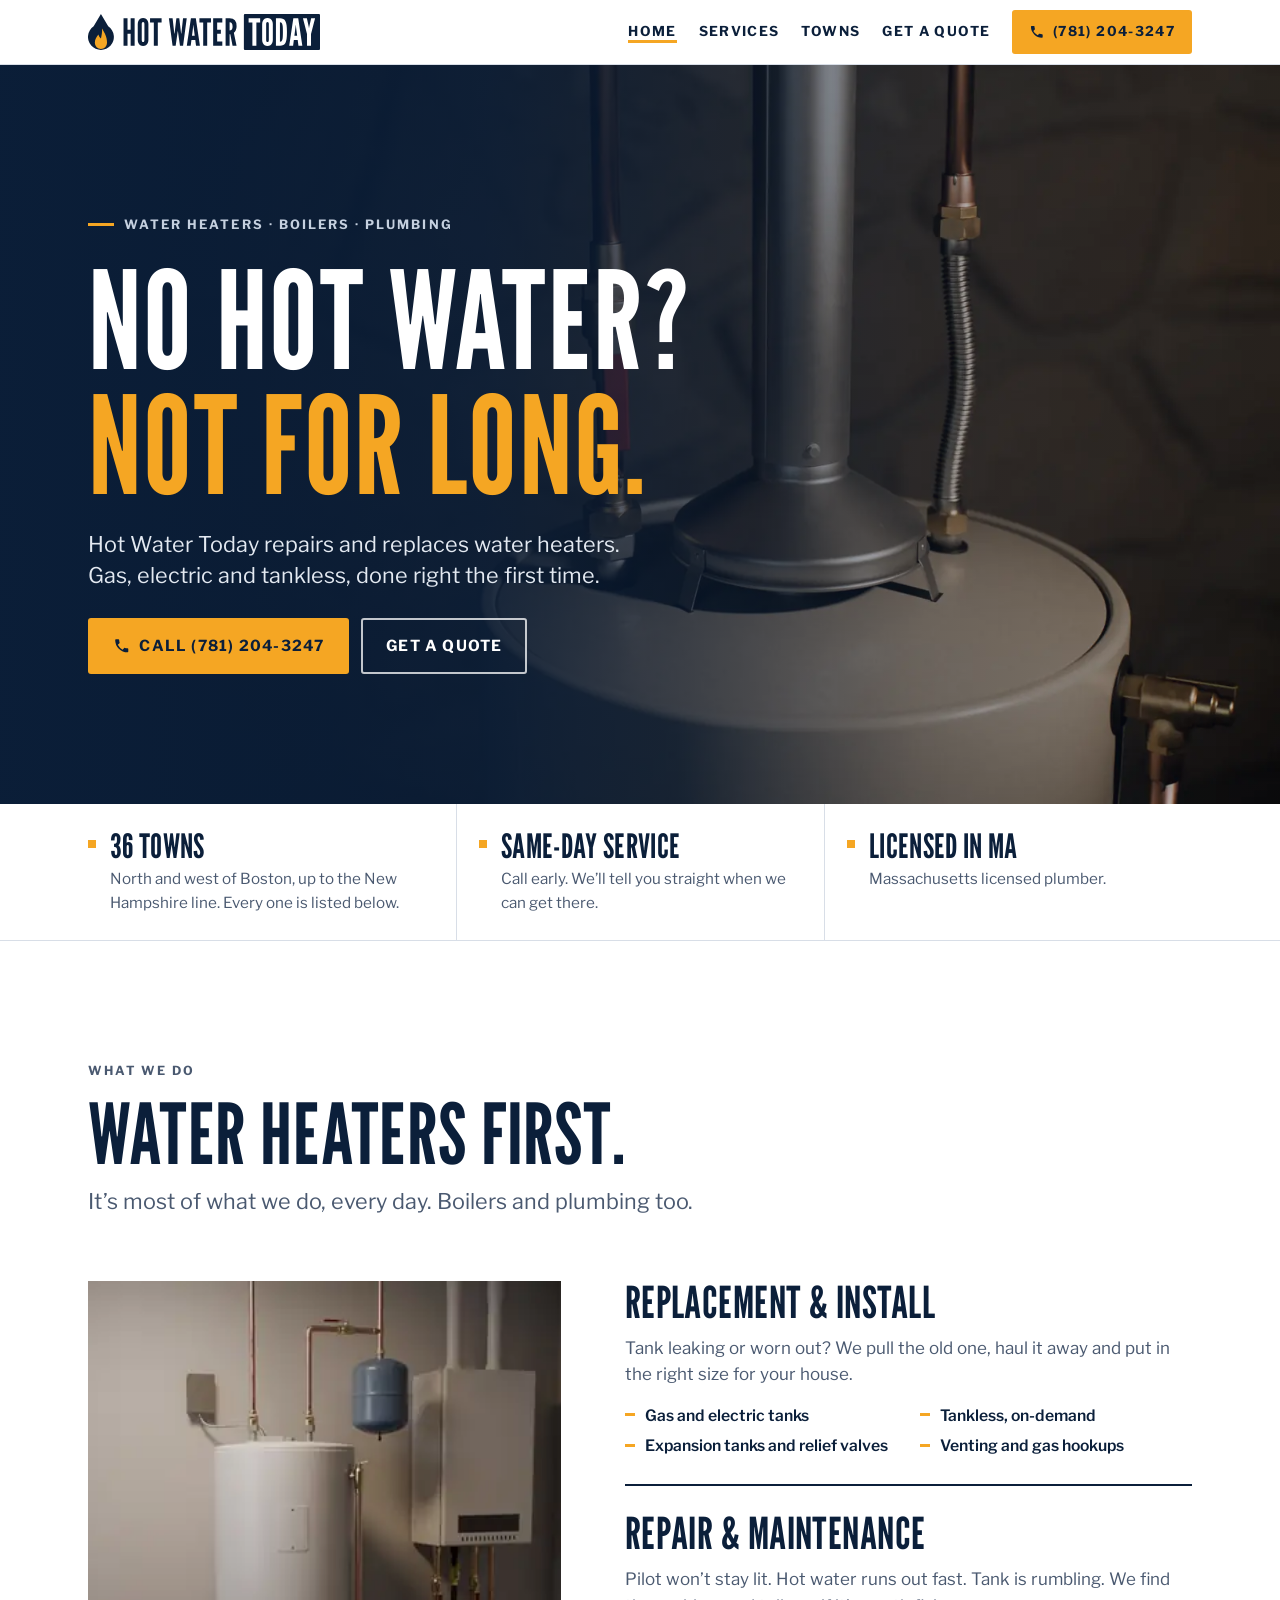
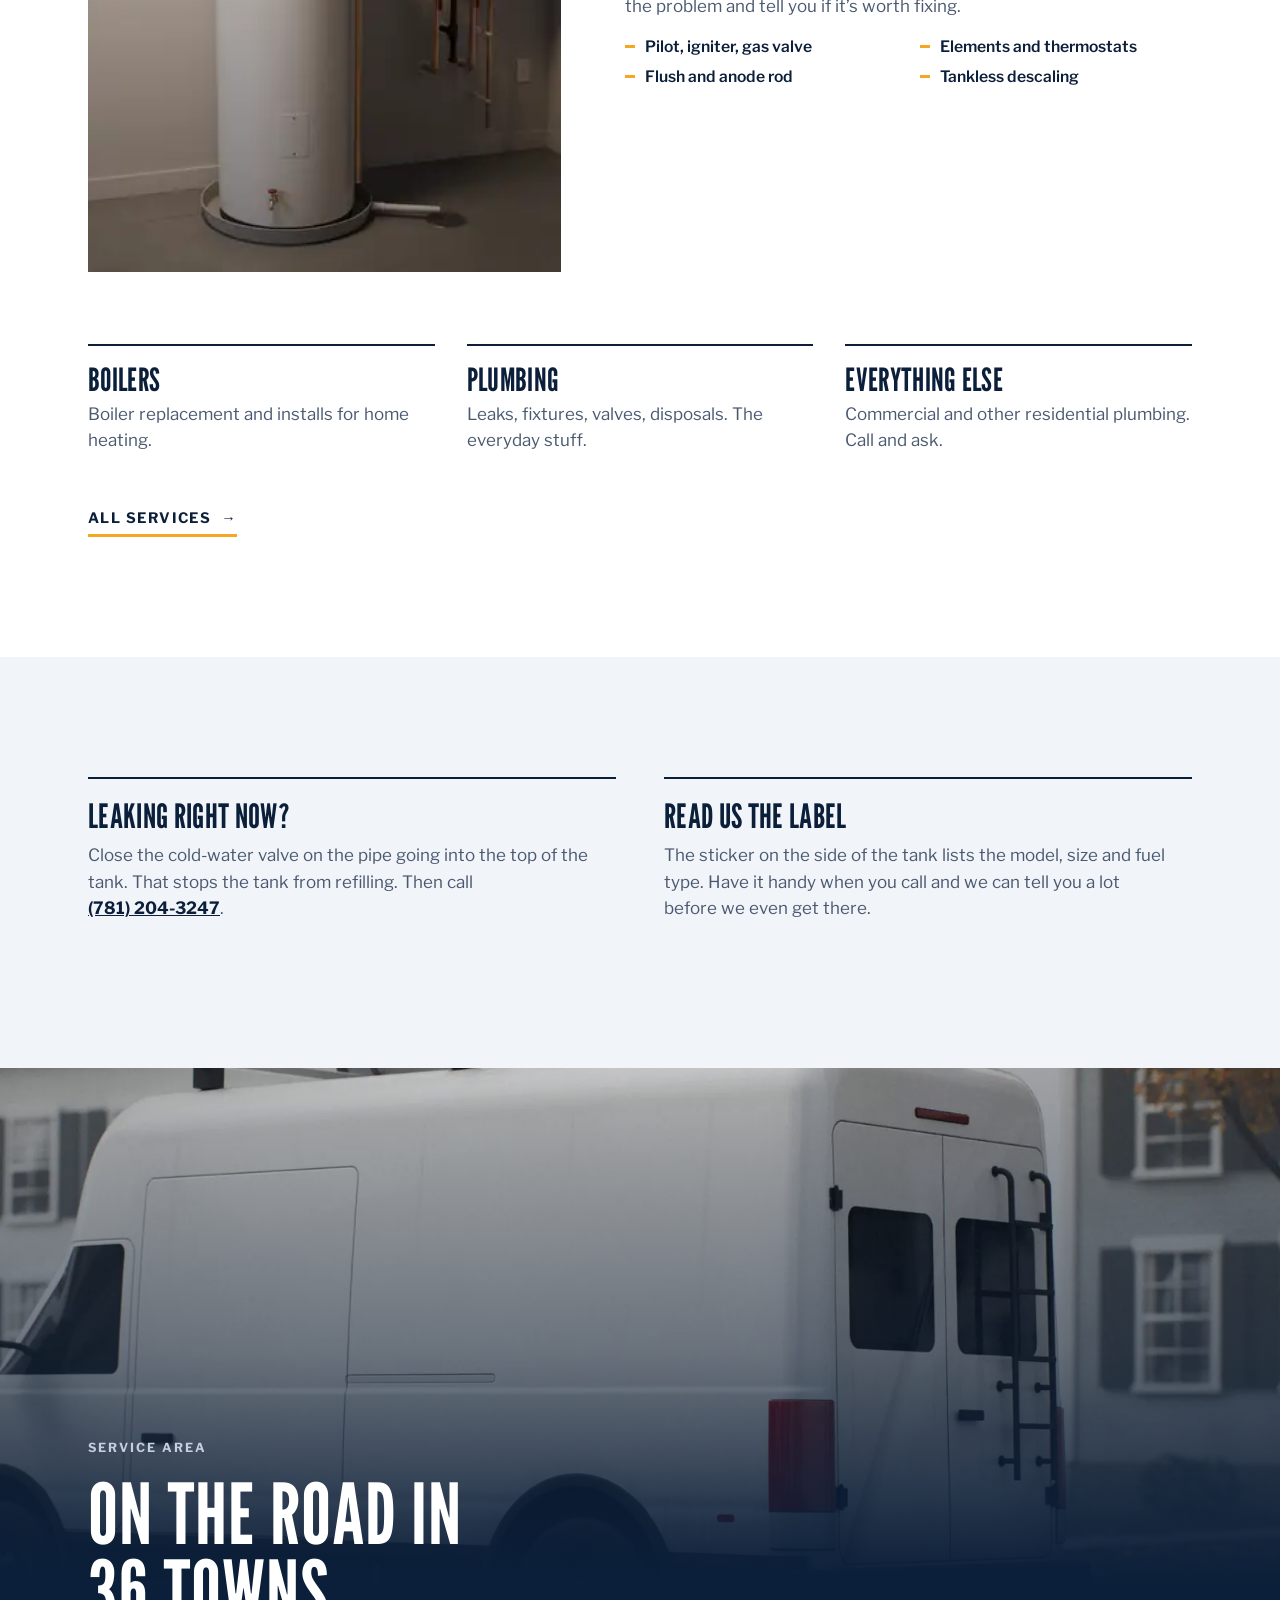
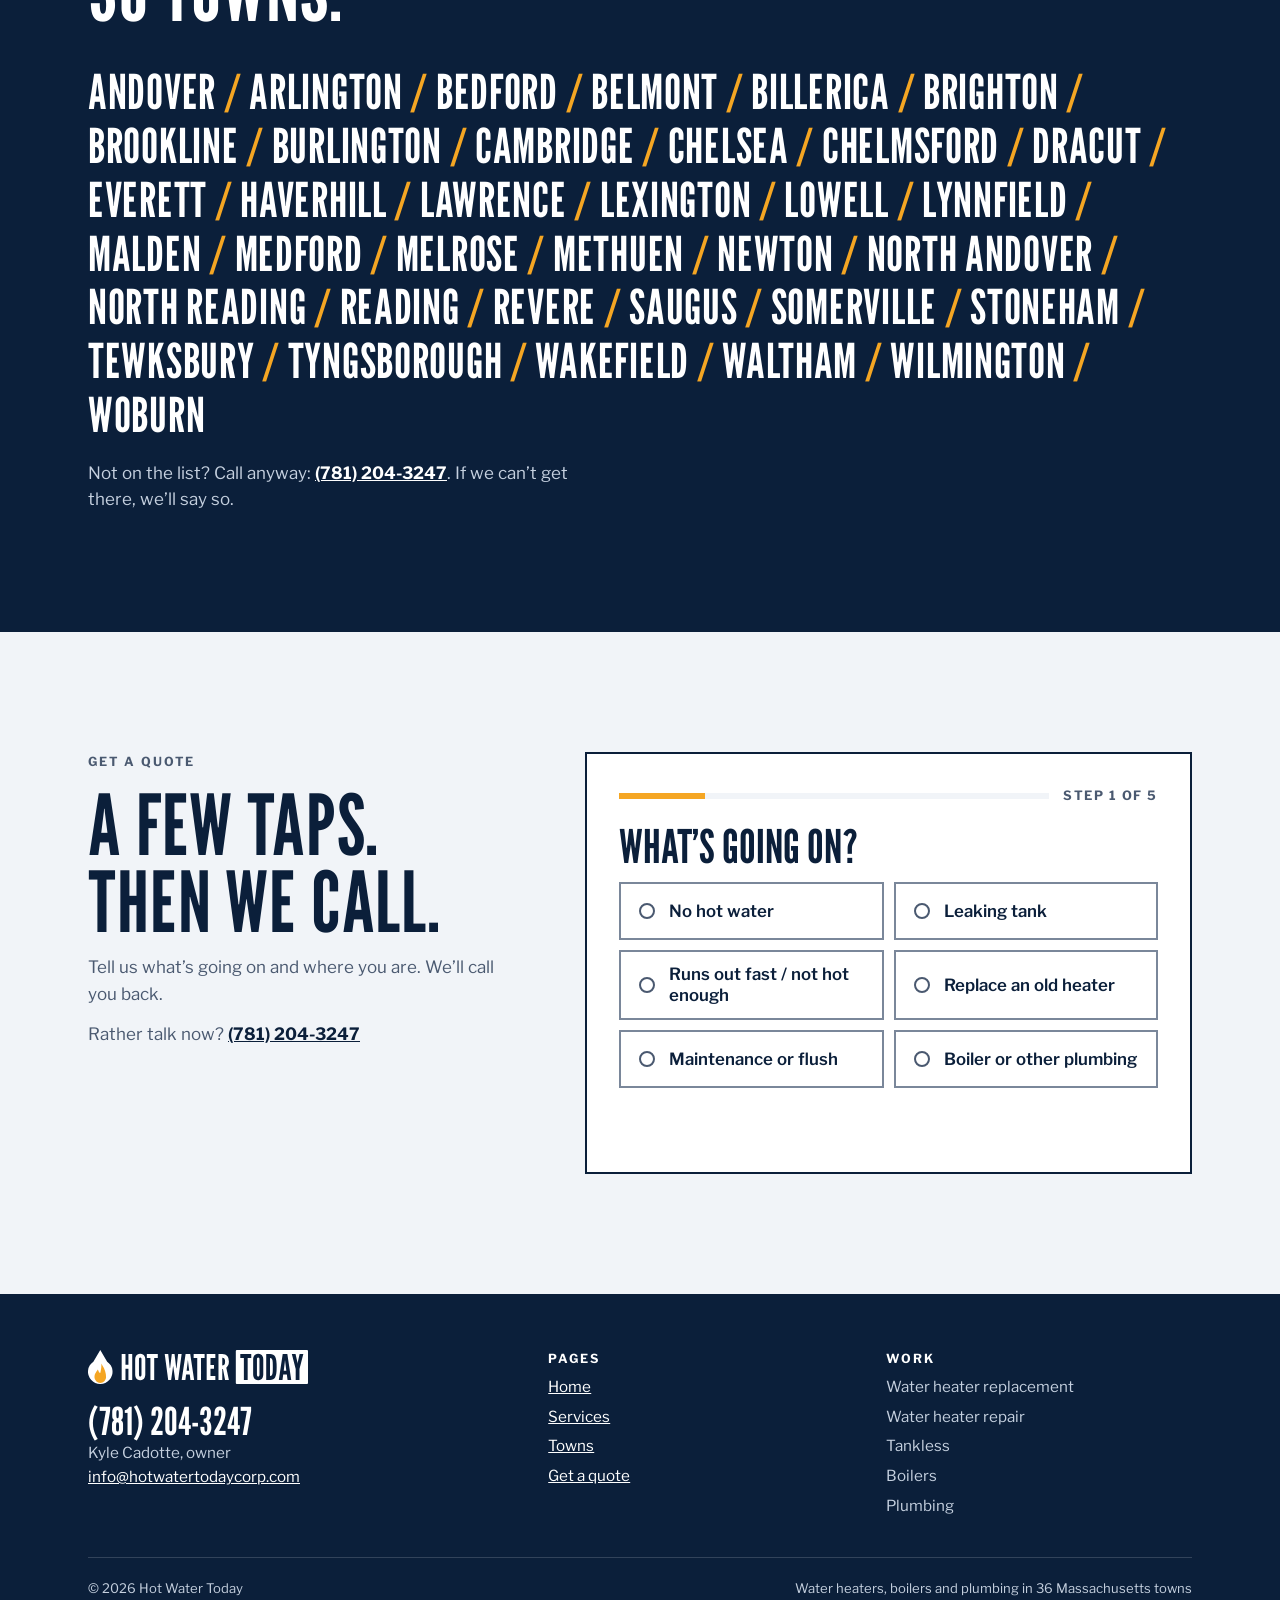
==== index.html @ fd8c85fd "Hero: lead with Hot Water Today + water heaters" ====
<!doctype html>
<html lang="en">
<head>
<meta charset="utf-8">
<meta name="viewport" content="width=device-width, initial-scale=1, viewport-fit=cover">
<title>Hot Water Today | Water Heater Repair & Replacement | Kyle Cadotte</title>
<meta name="description" content="Water heater repair and replacement by Kyle Cadotte. Gas, electric and tankless, plus boilers and plumbing, in 36 towns north and west of Boston. Call (781) 204-3247.">
<link rel="canonical" href="https://www.hotwatertodaycorp.com/">
<meta name="theme-color" content="#0B1F3A">
<link rel="icon" href="favicon.svg" type="image/svg+xml">
<link rel="apple-touch-icon" href="apple-touch-icon.png">
<meta property="og:type" content="website">
<meta property="og:title" content="Hot Water Today | Water Heater Repair & Replacement | Kyle Cadotte">
<meta property="og:description" content="Water heater repair and replacement by Kyle Cadotte. Gas, electric and tankless, plus boilers and plumbing, in 36 towns north and west of Boston. Call (781) 204-3247.">
<meta property="og:image" content="https://www.hotwatertodaycorp.com/assets/og.jpg">
<link rel="preload" href="assets/fonts/league-gothic.woff2" as="font" type="font/woff2" crossorigin>
<link rel="preload" as="image" type="image/webp" imagesrcset="assets/img/heater-640.webp 640w, assets/img/heater-1024.webp 1024w, assets/img/heater-1600.webp 1600w, assets/img/heater-2400.webp 2400w" imagesizes="100vw">
<link rel="stylesheet" href="assets/site.css">
<script type="application/ld+json">
{"@context":"https://schema.org","@type":"Plumber","name":"Hot Water Today","founder":{"@type":"Person","name":"Kyle Cadotte"},"telephone":"+17812043247","email":"info@hotwatertodaycorp.com","url":"https://www.hotwatertodaycorp.com/","image":"https://www.hotwatertodaycorp.com/assets/og.jpg","areaServed":[{"@type":"City","name":"Andover, MA"}, {"@type":"City","name":"Arlington, MA"}, {"@type":"City","name":"Bedford, MA"}, {"@type":"City","name":"Belmont, MA"}, {"@type":"City","name":"Billerica, MA"}, {"@type":"City","name":"Brighton, MA"}, {"@type":"City","name":"Brookline, MA"}, {"@type":"City","name":"Burlington, MA"}, {"@type":"City","name":"Cambridge, MA"}, {"@type":"City","name":"Chelsea, MA"}, {"@type":"City","name":"Chelmsford, MA"}, {"@type":"City","name":"Dracut, MA"}, {"@type":"City","name":"Everett, MA"}, {"@type":"City","name":"Haverhill, MA"}, {"@type":"City","name":"Lawrence, MA"}, {"@type":"City","name":"Lexington, MA"}, {"@type":"City","name":"Lowell, MA"}, {"@type":"City","name":"Lynnfield, MA"}, {"@type":"City","name":"Malden, MA"}, {"@type":"City","name":"Medford, MA"}, {"@type":"City","name":"Melrose, MA"}, {"@type":"City","name":"Methuen, MA"}, {"@type":"City","name":"Newton, MA"}, {"@type":"City","name":"North Andover, MA"}, {"@type":"City","name":"North Reading, MA"}, {"@type":"City","name":"Reading, MA"}, {"@type":"City","name":"Revere, MA"}, {"@type":"City","name":"Saugus, MA"}, {"@type":"City","name":"Somerville, MA"}, {"@type":"City","name":"Stoneham, MA"}, {"@type":"City","name":"Tewksbury, MA"}, {"@type":"City","name":"Tyngsborough, MA"}, {"@type":"City","name":"Wakefield, MA"}, {"@type":"City","name":"Waltham, MA"}, {"@type":"City","name":"Wilmington, MA"}, {"@type":"City","name":"Woburn, MA"}]}
</script>
</head>
<body>
<a class="skip" href="#main">Skip to content</a>
<header class="site-header">
  <div class="wrap">
    <a class="brand" href="index.html" aria-label="Hot Water Today home"><img src="assets/logo.svg" alt="Hot Water Today" width="852" height="132"></a>
    <nav class="nav" aria-label="Main">
      <a class="wide" href="index.html" aria-current="page">Home</a>
      <a href="services.html">Services</a>
      <a class="wide" href="#towns">Towns</a>
      <a class="wide" href="#quote">Get a quote</a>
      <a class="btn btn-amber" href="tel:+17812043247"><svg viewBox="0 0 24 24" aria-hidden="true" fill="currentColor"><path d="M6.6 10.8a15.1 15.1 0 0 0 6.6 6.6l2.2-2.2c.3-.3.7-.4 1-.2 1.1.4 2.3.6 3.6.6.6 0 1 .4 1 1V20c0 .6-.4 1-1 1A17 17 0 0 1 3 4c0-.6.4-1 1-1h3.5c.6 0 1 .4 1 1 0 1.3.2 2.5.6 3.6.1.3 0 .7-.2 1l-2.3 2.2z"/></svg>(781) 204-3247</a>
    </nav>
  </div>
</header>
<main id="main">
<section class="hero" aria-labelledby="hero-h">
  <picture class="hero-img"><source type="image/webp" srcset="assets/img/heater-640.webp 640w, assets/img/heater-1024.webp 1024w, assets/img/heater-1600.webp 1600w, assets/img/heater-2400.webp 2400w" sizes="100vw"><img src="assets/img/heater-1024.jpg" srcset="assets/img/heater-640.jpg 640w, assets/img/heater-1024.jpg 1024w, assets/img/heater-1600.jpg 1600w, assets/img/heater-2400.jpg 2400w" sizes="100vw" width="2400" height="1500" alt="Copper water lines, a red-handled ball valve and a flue on top of a gas water heater against a dark stone wall" style="object-position:62% 38%" fetchpriority="high"></picture>
  <div class="wrap hero-inner">
    <p class="kicker">Water heaters · Boilers · Plumbing</p>
    <h1 id="hero-h">No hot water?<br><span class="hot">Not for long.</span></h1>
    <p class="lead">Hot Water Today repairs and replaces water heaters. Gas, electric and tankless, done right the first time.</p>
    <div class="hero-cta">
      <a class="btn btn-amber" href="tel:+17812043247"><svg viewBox="0 0 24 24" aria-hidden="true" fill="currentColor"><path d="M6.6 10.8a15.1 15.1 0 0 0 6.6 6.6l2.2-2.2c.3-.3.7-.4 1-.2 1.1.4 2.3.6 3.6.6.6 0 1 .4 1 1V20c0 .6-.4 1-1 1A17 17 0 0 1 3 4c0-.6.4-1 1-1h3.5c.6 0 1 .4 1 1 0 1.3.2 2.5.6 3.6.1.3 0 .7-.2 1l-2.3 2.2z"/></svg>Call (781) 204-3247</a>
      <a class="btn btn-ghost" href="#quote">Get a quote</a>
    </div>
  </div>
</section>
<section class="proof" aria-label="Service area, availability and license">
  <div class="wrap proof-grid">
    <a class="proof-item" href="#towns"><strong>36 towns</strong><span>North and west of Boston, up to the New Hampshire line. Every one is listed below.</span></a>
    <div class="proof-item"><strong>Same-day service</strong><span>Call early. We’ll tell you straight when we can get there.</span></div>
    <div class="proof-item"><strong>Licensed in MA</strong><span>Massachusetts licensed plumber.</span></div>
  </div>
</section>

<section class="section" id="services" aria-labelledby="svc-h">
  <div class="wrap">
    <div class="section-head">
      <p class="label">What we do</p>
      <h2 id="svc-h">Water heaters first.</h2>
      <p class="lead">It’s most of what we do, every day. Boilers and plumbing too.</p>
    </div>
    <div class="svc-feature">
      <figure class="svc-photo"><picture><source type="image/webp" srcset="assets/img/utility-640.webp 640w, assets/img/utility-1024.webp 1024w, assets/img/utility-1600.webp 1600w" sizes="(min-width: 960px) 45vw, 100vw"><img src="assets/img/utility-1024.jpg" srcset="assets/img/utility-640.jpg 640w, assets/img/utility-1024.jpg 1024w, assets/img/utility-1600.jpg 1600w" sizes="(min-width: 960px) 45vw, 100vw" width="1800" height="1200" alt="A white tank water heater in a drain pan with copper piping and an expansion tank, next to a wall-hung boiler" style="object-position:62% 45%" loading="lazy" decoding="async"></picture></figure>
      <div class="svc-list">
        <article class="svc">
          <h3>Replacement &amp; install</h3>
          <p>Tank leaking or worn out? We pull the old one, haul it away and put in the right size for your house.</p>
          <ul class="ticks"><li>Gas and electric tanks</li><li>Tankless, on-demand</li><li>Expansion tanks and relief valves</li><li>Venting and gas hookups</li></ul>
        </article>
        <article class="svc">
          <h3>Repair &amp; maintenance</h3>
          <p>Pilot won’t stay lit. Hot water runs out fast. Tank is rumbling. We find the problem and tell you if it’s worth fixing.</p>
          <ul class="ticks"><li>Pilot, igniter, gas valve</li><li>Elements and thermostats</li><li>Flush and anode rod</li><li>Tankless descaling</li></ul>
        </article>
      </div>
    </div>
    <div class="svc-more">
      <div><h3>Boilers</h3><p>Boiler replacement and installs for home heating.</p></div>
      <div><h3>Plumbing</h3><p>Leaks, fixtures, valves, disposals. The everyday stuff.</p></div>
      <div><h3>Everything else</h3><p>Commercial and other residential plumbing. Call and ask.</p></div>
    </div>
    <a class="text-link" href="services.html">All services <span aria-hidden="true">&rarr;</span></a>
  </div>
</section>
<section class="section mist" aria-label="Before you call">
  <div class="wrap tips">
    <div class="tip">
      <h3>Leaking right now?</h3>
      <p>Close the cold-water valve on the pipe going into the top of the tank. That stops the tank from refilling. Then call <a href="tel:+17812043247">(781) 204-3247</a>.</p>
    </div>
    <div class="tip">
      <h3>Read us the label</h3>
      <p>The sticker on the side of the tank lists the model, size and fuel type. Have it handy when you call and we can tell you a lot before we even get there.</p>
    </div>
  </div>
</section>
<section class="towns" id="towns" aria-labelledby="towns-h">
  <div class="towns-photo"><picture><source type="image/webp" srcset="assets/img/van-640.webp 640w, assets/img/van-1024.webp 1024w, assets/img/van-1600.webp 1600w" sizes="100vw"><img src="assets/img/van-1024.jpg" srcset="assets/img/van-640.jpg 640w, assets/img/van-1024.jpg 1024w, assets/img/van-1600.jpg 1600w" sizes="100vw" width="1800" height="1200" alt="A white cargo van with a roof ladder rack parked on a wet, leaf-covered street in front of clapboard houses" style="object-position:50% 55%" loading="lazy" decoding="async"></picture></div>
  <div class="wrap towns-inner">
    <p class="label">Service area</p>
    <h2 id="towns-h">On the road in<br>36 towns.</h2>
    <ul class="town-list"><li>Andover</li><li>Arlington</li><li>Bedford</li><li>Belmont</li><li>Billerica</li><li>Brighton</li><li>Brookline</li><li>Burlington</li><li>Cambridge</li><li>Chelsea</li><li>Chelmsford</li><li>Dracut</li><li>Everett</li><li>Haverhill</li><li>Lawrence</li><li>Lexington</li><li>Lowell</li><li>Lynnfield</li><li>Malden</li><li>Medford</li><li>Melrose</li><li>Methuen</li><li>Newton</li><li>North&nbsp;Andover</li><li>North&nbsp;Reading</li><li>Reading</li><li>Revere</li><li>Saugus</li><li>Somerville</li><li>Stoneham</li><li>Tewksbury</li><li>Tyngsborough</li><li>Wakefield</li><li>Waltham</li><li>Wilmington</li><li>Woburn</li></ul>
    <p class="towns-note">Not on the list? Call anyway: <a href="tel:+17812043247">(781) 204-3247</a>. If we can’t get there, we’ll say so.</p>
  </div>
</section>
<section class="section mist" id="quote" aria-labelledby="quote-h">
  <div class="wrap quote-grid">
    <div class="quote-intro">
      <p class="label">Get a quote</p>
      <h2 id="quote-h">A few taps.<br>Then we call.</h2>
      <p>Tell us what’s going on and where you are. We’ll call you back.</p>
      <p>Rather talk now? <a href="tel:+17812043247">(781) 204-3247</a></p>
    </div>
    <form class="lead-form" id="lead-form" action="https://formsubmit.co/rcummins1025@gmail.com" method="POST">
      <input type="hidden" name="_subject" value="New Hot Water Today lead">
      <input type="hidden" name="_cc" value="info@hotwatertodaycorp.com">
      <input type="hidden" name="_template" value="table">
      <input type="hidden" name="_captcha" value="false">
      <input type="hidden" name="_next" value="https://www.hotwatertodaycorp.com/thanks.html">
      <div class="hp" aria-hidden="true"><input type="text" name="_honey" tabindex="-1" autocomplete="off"></div>
      <div class="lead-progress" aria-hidden="true"><span class="lead-bar"><span></span></span><span class="lead-count">Step 1 of 5</span></div>
      <fieldset class="step">
        <legend>What’s going on?</legend>
        <div class="opts">
          <label class="opt"><input type="radio" name="Issue" value="No hot water" required><span>No hot water</span></label>
          <label class="opt"><input type="radio" name="Issue" value="Leaking tank" required><span>Leaking tank</span></label>
          <label class="opt"><input type="radio" name="Issue" value="Runs out fast or not hot enough" required><span>Runs out fast / not hot enough</span></label>
          <label class="opt"><input type="radio" name="Issue" value="Replace an old heater" required><span>Replace an old heater</span></label>
          <label class="opt"><input type="radio" name="Issue" value="Maintenance or flush" required><span>Maintenance or flush</span></label>
          <label class="opt"><input type="radio" name="Issue" value="Boiler or other plumbing" required><span>Boiler or other plumbing</span></label>
        </div>
        <button class="btn btn-navy next" type="button" hidden>Next</button>
      </fieldset>
      <fieldset class="step" data-skip-unless-heater>
        <legend>What kind of heater?</legend>
        <div class="opts">
          <label class="opt"><input type="radio" name="Heater type" value="Gas tank"><span>Gas tank</span></label>
          <label class="opt"><input type="radio" name="Heater type" value="Electric tank"><span>Electric tank</span></label>
          <label class="opt"><input type="radio" name="Heater type" value="Tankless"><span>Tankless</span></label>
          <label class="opt"><input type="radio" name="Heater type" value="Not sure"><span>Not sure</span></label>
        </div>
        <button class="btn btn-navy next" type="button" hidden>Next</button>
      </fieldset>
      <fieldset class="step">
        <legend>How soon?</legend>
        <div class="opts">
          <label class="opt"><input type="radio" name="How soon" value="Today, it&#x27;s urgent" required><span>Today. It’s urgent</span></label>
          <label class="opt"><input type="radio" name="How soon" value="This week" required><span>This week</span></label>
          <label class="opt"><input type="radio" name="How soon" value="Just getting a quote" required><span>Just getting a quote</span></label>
        </div>
        <button class="btn btn-navy next" type="button" hidden>Next</button>
      </fieldset>
      <fieldset class="step step-town">
        <legend>Which town?</legend>
        <div class="field">
          <label for="lead-town">Your town</label>
          <select id="lead-town" name="Town" required>
            <option value="">Choose your town</option>
            <option>Andover</option>
            <option>Arlington</option>
            <option>Bedford</option>
            <option>Belmont</option>
            <option>Billerica</option>
            <option>Brighton</option>
            <option>Brookline</option>
            <option>Burlington</option>
            <option>Cambridge</option>
            <option>Chelsea</option>
            <option>Chelmsford</option>
            <option>Dracut</option>
            <option>Everett</option>
            <option>Haverhill</option>
            <option>Lawrence</option>
            <option>Lexington</option>
            <option>Lowell</option>
            <option>Lynnfield</option>
            <option>Malden</option>
            <option>Medford</option>
            <option>Melrose</option>
            <option>Methuen</option>
            <option>Newton</option>
            <option>North Andover</option>
            <option>North Reading</option>
            <option>Reading</option>
            <option>Revere</option>
            <option>Saugus</option>
            <option>Somerville</option>
            <option>Stoneham</option>
            <option>Tewksbury</option>
            <option>Tyngsborough</option>
            <option>Wakefield</option>
            <option>Waltham</option>
            <option>Wilmington</option>
            <option>Woburn</option>
            <option value="Other">Somewhere else</option>
          </select>
        </div>
        <div class="field">
          <label for="lead-town-other">Not on the list? Type your town</label>
          <input id="lead-town-other" name="Other town" type="text" autocomplete="address-level2">
        </div>
        <p class="field-err" id="town-err" aria-live="polite"></p>
        <button class="btn btn-navy next" type="button">Next</button>
      </fieldset>
      <fieldset class="step">
        <legend>Who should we call?</legend>
        <div class="field">
          <label for="lead-name">Name</label>
          <input id="lead-name" name="Name" type="text" autocomplete="name" required>
        </div>
        <div class="field">
          <label for="lead-phone">Phone</label>
          <input id="lead-phone" name="Phone" type="tel" autocomplete="tel" inputmode="tel" required>
        </div>
        <div class="field">
          <label for="lead-note">Anything else? <small>(optional)</small></label>
          <textarea id="lead-note" name="Note" placeholder="Age of the heater, where it is, what you’re seeing"></textarea>
        </div>
        <p class="field-err" id="lead-err" aria-live="polite"></p>
        <div class="lead-actions">
          <button class="btn btn-amber" type="submit">Send request</button>
        </div>
        <p class="lead-status" role="status" aria-live="polite"></p>
        <p class="lead-note">Leaking right now? Don’t wait on the form. Call <a href="tel:+17812043247">(781) 204-3247</a>.</p>
      </fieldset>
      <button class="back" type="button" hidden>&larr; Back</button>
    </form>
  </div>
</section>
</main>
<footer class="site-footer">
  <div class="wrap">
    <div class="cols">
      <div>
        <img src="assets/logo-white.svg" alt="Hot Water Today" width="852" height="132">
        <a class="foot-phone" href="tel:+17812043247">(781) 204-3247</a>
        <p>Kyle Cadotte, owner<br><a href="mailto:info@hotwatertodaycorp.com">info@hotwatertodaycorp.com</a></p>
      </div>
      <div>
        <h2>Pages</h2>
        <ul><li><a href="index.html">Home</a></li><li><a href="services.html">Services</a></li><li><a href="index.html#towns">Towns</a></li><li><a href="index.html#quote">Get a quote</a></li></ul>
      </div>
      <div>
        <h2>Work</h2>
        <ul><li>Water heater replacement</li><li>Water heater repair</li><li>Tankless</li><li>Boilers</li><li>Plumbing</li></ul>
      </div>
    </div>
    <div class="legal"><span>&copy; <span class="yr">2026</span> Hot Water Today</span><span>Water heaters, boilers and plumbing in 36 Massachusetts towns</span></div>
  </div>
</footer>
<nav class="call-bar" aria-label="Call or get a quote">
  <a class="call" href="tel:+17812043247"><svg viewBox="0 0 24 24" aria-hidden="true" fill="currentColor"><path d="M6.6 10.8a15.1 15.1 0 0 0 6.6 6.6l2.2-2.2c.3-.3.7-.4 1-.2 1.1.4 2.3.6 3.6.6.6 0 1 .4 1 1V20c0 .6-.4 1-1 1A17 17 0 0 1 3 4c0-.6.4-1 1-1h3.5c.6 0 1 .4 1 1 0 1.3.2 2.5.6 3.6.1.3 0 .7-.2 1l-2.3 2.2z"/></svg>(781) 204-3247</a>
  <a class="quote" href="#quote">Quote</a>
</nav>
<script src="assets/site.js" defer></script>
<script>document.querySelectorAll('.yr').forEach(function(e){e.textContent=new Date().getFullYear()});</script>
</body>
</html>
---- assets/site.css ----
/* Layout: van-door signage. Condensed caps, hard-cropped photo panels,
   navy and white throughout, amber only for heat and for the things you tap. */
@font-face {
  font-family: "League Gothic";
  src: url("fonts/league-gothic.woff2") format("woff2");
  font-weight: 400;
  font-display: swap;
}
@font-face {
  font-family: "Libre Franklin";
  src: url("fonts/libre-franklin.woff2") format("woff2");
  font-weight: 100 900;
  font-display: swap;
}

:root {
  --navy: #0B1F3A;
  --navy-2: #132B4D;
  --navy-line: rgba(255, 255, 255, 0.16);
  --paper: #FFFFFF;
  --mist: #F1F4F8;
  --line: #D8DEE7;
  --field-line: #7A879A;
  --ink: #0B1F3A;
  --muted: #4A5970;
  --on-navy: #C5D0DF;
  --amber: #F5A623;
  --amber-hot: #FFB940;
  --display: "League Gothic", "Oswald", "Arial Narrow", "Roboto Condensed", Impact, sans-serif;
  --body: "Libre Franklin", "Franklin Gothic Book", "Helvetica Neue", Arial, sans-serif;
  --gutter: clamp(16px, 5vw, 48px);
  --max: 1200px;
  --bar-h: 64px;
  color-scheme: light;
}

*, *::before, *::after { box-sizing: border-box; }
[hidden] { display: none !important; }
html { -webkit-text-size-adjust: 100%; scroll-behavior: smooth; scroll-padding-top: 80px; scroll-padding-bottom: calc(var(--bar-h) + env(safe-area-inset-bottom, 0px) + 16px); }
@media (prefers-reduced-motion: reduce) { html { scroll-behavior: auto; } *, *::before, *::after { transition: none !important; } }
body {
  margin: 0;
  background: var(--paper);
  color: var(--ink);
  font-family: var(--body);
  font-size: 1.0625rem;
  line-height: 1.55;
  padding-bottom: calc(var(--bar-h) + env(safe-area-inset-bottom, 0px));
}
img { max-width: 100%; display: block; }
a { color: inherit; }
p { margin: 0; }
h1, h2, h3 { margin: 0; font-weight: 400; text-wrap: balance; }
:focus-visible { outline: 3px solid var(--navy); outline-offset: 3px; }
.hero :focus-visible, .towns :focus-visible, .site-footer :focus-visible, .call-bar :focus-visible, .thanks-band :focus-visible { outline-color: var(--amber); }
a[href^="tel:"] { white-space: nowrap; }

.wrap { width: 100%; max-width: var(--max); margin-inline: auto; padding-inline: var(--gutter); }
.skip { position: absolute; left: -9999px; }
.skip:focus { left: 16px; top: 12px; z-index: 100; background: var(--amber); color: var(--navy); padding: 10px 14px; font-weight: 700; }

/* Type */
.display, h1, h2 { font-family: var(--display); text-transform: uppercase; letter-spacing: 0.01em; line-height: 0.92; }
h1 { font-size: clamp(3.6rem, 17vw, 8.5rem); }
h2 { font-size: clamp(2.8rem, 11vw, 5.25rem); }
h3 { font-family: var(--display); text-transform: uppercase; font-size: clamp(2rem, 7vw, 2.75rem); line-height: 0.95; letter-spacing: 0.01em; }
.label { font-size: 0.78rem; font-weight: 700; letter-spacing: 0.16em; text-transform: uppercase; color: var(--muted); }
.lead { font-size: clamp(1.15rem, 3.6vw, 1.35rem); line-height: 1.45; max-width: 32em; }
.hot { color: var(--amber); }

/* Buttons */
.btn {
  display: inline-flex; align-items: center; justify-content: center; gap: 0.6em;
  min-height: 56px; padding: 0 1.5em; border: 2px solid transparent; border-radius: 3px;
  font: 700 0.95rem/1 var(--body); letter-spacing: 0.08em; text-transform: uppercase;
  text-decoration: none; cursor: pointer; transition: background-color .15s, border-color .15s, color .15s;
}
.btn svg { width: 1.15em; height: 1.15em; flex: none; }
.btn-amber { background: var(--amber); color: var(--navy); }
.btn-amber:hover { background: var(--amber-hot); }
.btn-ghost { border-color: rgba(255, 255, 255, 0.75); color: #fff; }
.btn-ghost:hover { background: rgba(255, 255, 255, 0.1); }
.btn-navy { background: var(--navy); color: #fff; }
.btn-navy:hover { background: var(--navy-2); }

/* Header */
.site-header {
  position: sticky; top: 0; z-index: 40;
  background: var(--paper); border-bottom: 1px solid var(--line);
}
.site-header .wrap { display: flex; align-items: center; justify-content: space-between; gap: 16px; min-height: 64px; }
.brand { display: block; flex: none; }
.brand img { height: 30px; width: auto; }
.nav { display: flex; align-items: center; gap: 22px; }
.nav a { text-decoration: none; font-weight: 700; font-size: 0.85rem; letter-spacing: 0.1em; text-transform: uppercase; }
.nav a:hover { color: var(--muted); }
.nav a[aria-current="page"] { box-shadow: inset 0 -3px 0 var(--amber); }
.nav .wide { display: none; }
.nav .btn { min-height: 44px; padding: 0 1.1em; display: none; }

/* Hero */
.hero { position: relative; background: var(--navy); color: #fff; overflow: hidden; isolation: isolate; }
.hero-img, .hero-img img { position: absolute; inset: 0; width: 100%; height: 100%; }
.hero-img { z-index: -2; }
.hero-img img { object-fit: cover; }
.hero::before {
  content: ""; position: absolute; inset: 0; z-index: -1;
  background: linear-gradient(180deg, rgba(11, 31, 58, 0.35) 0%, rgba(11, 31, 58, 0.78) 42%, rgba(11, 31, 58, 0.97) 70%, var(--navy) 100%);
}
.hero-inner { padding-block: clamp(190px, 52vw, 300px) 44px; display: grid; gap: 22px; }
.hero .kicker { font-size: 0.8rem; font-weight: 700; letter-spacing: 0.16em; text-transform: uppercase; color: var(--on-navy); display: flex; align-items: center; gap: 10px; }
.hero .kicker::before { content: ""; width: 26px; height: 3px; background: var(--amber); }
.hero h1 { max-width: 9em; }
.hero .lead { color: #E3E9F1; max-width: 26em; }
.hero-cta { display: flex; flex-wrap: wrap; gap: 12px; margin-top: 4px; }
.hero-cta .btn { flex: 1 1 220px; }
.hero-sub { font-size: 0.9rem; color: var(--on-navy); }
.hero.compact .hero-inner { padding-block: clamp(150px, 40vw, 220px) 40px; }
.hero.compact h1 { font-size: clamp(3rem, 13vw, 6.5rem); max-width: 11em; }

/* Proof strip */
.proof { border-bottom: 1px solid var(--line); }
.proof-grid { display: grid; grid-template-columns: 1fr; }
.proof-item { display: grid; align-content: start; gap: 4px; padding-block: 20px; border-top: 1px solid var(--line); text-decoration: none; position: relative; padding-left: 22px; }
.proof-item:first-child { border-top: 0; }
.proof-item::before { content: ""; position: absolute; left: 0; top: 28px; width: 8px; height: 8px; background: var(--amber); }
.proof-item strong { font-family: var(--display); font-weight: 400; text-transform: uppercase; font-size: 2.1rem; line-height: 1; letter-spacing: 0.01em; }
.proof-item span { color: var(--muted); font-size: 0.95rem; max-width: 24em; }
a.proof-item:hover strong { text-decoration: underline; text-decoration-thickness: 3px; text-underline-offset: 4px; text-decoration-color: var(--amber); }

/* Sections */
.section { padding-block: clamp(64px, 12vw, 120px); }
.section-head { display: grid; gap: 14px; margin-bottom: clamp(36px, 7vw, 64px); }
.section-head .lead { color: var(--muted); }
.mist { background: var(--mist); }

/* Services (home) */
.svc-feature { display: grid; gap: 36px; }
.svc-photo { margin: 0; position: relative; overflow: hidden; background: var(--navy); aspect-ratio: 4 / 3; }
.svc-photo img { width: 100%; height: 100%; object-fit: cover; }
.svc-photo figcaption { position: absolute; left: 0; bottom: 0; background: var(--navy); color: #fff; font-size: 0.75rem; font-weight: 700; letter-spacing: 0.14em; text-transform: uppercase; padding: 8px 12px; }
.svc-list { display: grid; }
.svc { display: grid; gap: 12px; padding-block: 26px; border-top: 2px solid var(--navy); }
.svc:first-child { padding-top: 0; border-top: 0; }
.svc p { color: var(--muted); max-width: 34em; }
.ticks { list-style: none; margin: 4px 0 0; padding: 0; display: grid; gap: 6px 24px; }
.ticks li { position: relative; padding-left: 20px; font-weight: 600; font-size: 0.98rem; }
.ticks li::before { content: ""; position: absolute; left: 0; top: 0.62em; width: 10px; height: 3px; background: var(--amber); }
.svc-more { display: grid; gap: 0; margin-top: clamp(40px, 8vw, 72px); border-top: 1px solid var(--line); }
.svc-more > div { display: grid; gap: 6px; padding-block: 22px; border-bottom: 1px solid var(--line); }
.svc-more h3 { font-size: 2rem; }
.svc-more p { color: var(--muted); }
.text-link { display: inline-flex; align-items: center; gap: 10px; margin-top: 32px; font-weight: 700; letter-spacing: 0.1em; text-transform: uppercase; font-size: 0.9rem; text-decoration: none; border-bottom: 3px solid var(--amber); padding-bottom: 4px; }
.text-link:hover { border-color: var(--navy); }

/* Tips */
.tips { display: grid; gap: 0; }
.tip { padding-block: 26px; border-top: 1px solid var(--line); display: grid; gap: 10px; }
.tip:first-child { border-top: 0; padding-top: 0; }
.tip h3 { font-size: 2.1rem; }
.tip p { color: var(--muted); max-width: 30em; }
.tip a { font-weight: 700; color: var(--ink); white-space: nowrap; }

/* Towns */
.towns { background: var(--navy); color: #fff; }
.towns-photo { position: relative; height: clamp(260px, 62vw, 520px); overflow: hidden; }
.towns-photo img { width: 100%; height: 100%; object-fit: cover; }
.towns-photo::after { content: ""; position: absolute; inset: 0; background: linear-gradient(180deg, rgba(11, 31, 58, 0.1) 0%, rgba(11, 31, 58, 0.45) 55%, var(--navy) 100%); }
.towns-inner { position: relative; margin-top: clamp(-120px, -14vw, -64px); padding-bottom: clamp(64px, 12vw, 120px); display: grid; gap: 18px; }
.towns .label { color: var(--on-navy); }
.town-list { list-style: none; margin: 18px 0 0; padding: 0; font-family: var(--display); text-transform: uppercase; font-size: clamp(1.7rem, 7.4vw, 3rem); line-height: 1.12; letter-spacing: 0.015em; }
.town-list li { display: inline; }
.town-list li:not(:last-child)::after { content: "\00a0/ "; content: "\00a0/ " / ""; color: var(--amber); }
.towns-note { color: var(--on-navy); max-width: 30em; }
.towns-note a { color: #fff; font-weight: 700; white-space: nowrap; }

/* Quote form */
.quote-grid { display: grid; gap: 32px; }
.quote-intro { display: grid; gap: 14px; align-content: start; }
.quote-intro p { color: var(--muted); }
.quote-intro a { font-weight: 700; color: var(--ink); white-space: nowrap; }
.lead-form { background: var(--paper); border: 2px solid var(--navy); padding: clamp(18px, 5vw, 32px); display: grid; gap: 18px; }
.lead-progress { display: flex; align-items: center; gap: 14px; font-size: 0.8rem; font-weight: 700; letter-spacing: 0.12em; text-transform: uppercase; color: var(--muted); }
.lead-bar { flex: 1; height: 6px; background: var(--mist); position: relative; }
.lead-bar span { position: absolute; inset: 0 auto 0 0; width: 20%; background: var(--amber); transition: width .25s ease; }
.lead-progress { display: none; }
.lead-form.js .lead-progress { display: flex; }
.step { border: 0; margin: 0; padding: 0; min-width: 0; display: grid; gap: 14px; }
.step + .step { margin-top: 18px; }
.lead-form.js .step + .step { margin-top: 0; }
.step legend { font-family: var(--display); text-transform: uppercase; font-size: clamp(2.1rem, 8vw, 2.9rem); line-height: 0.95; padding: 0; margin-bottom: 14px; outline: none; }
.opts { display: grid; gap: 10px; }
.opt { position: relative; display: grid; cursor: pointer; }
.opt input { position: absolute; opacity: 0; width: 1px; height: 1px; }
.opt span {
  display: flex; align-items: center; min-height: 58px; padding: 12px 18px 12px 48px;
  border: 2px solid var(--field-line); background: var(--paper); font-weight: 600; font-size: 1.05rem; line-height: 1.25;
  position: relative; transition: border-color .12s, background-color .12s, color .12s;
}
.opt span::before { content: ""; position: absolute; left: 18px; top: 50%; width: 16px; height: 16px; margin-top: -8px; border: 2px solid var(--muted); border-radius: 50%; }
.opt:hover span { border-color: var(--navy); }
.opt input:focus-visible + span { outline: 3px solid var(--amber); outline-offset: 2px; }
.opt input:checked + span { background: var(--navy); border-color: var(--navy); color: #fff; }
.opt input:checked + span::before { border-color: var(--amber); background: var(--amber); box-shadow: inset 0 0 0 3px var(--navy); }
.field { display: grid; gap: 6px; }
.field label { font-weight: 700; font-size: 0.85rem; letter-spacing: 0.08em; text-transform: uppercase; }
.field label small { font-weight: 500; letter-spacing: 0; text-transform: none; color: var(--muted); font-size: 0.85rem; }
.field input, .field select, .field textarea {
  width: 100%; min-height: 56px; padding: 12px 14px; border: 2px solid var(--field-line); border-radius: 0; background: var(--paper);
  font: 500 1.05rem/1.3 var(--body); color: var(--ink); appearance: none;
}
.field select { background-image: linear-gradient(45deg, transparent 50%, var(--navy) 50%), linear-gradient(135deg, var(--navy) 50%, transparent 50%); background-position: calc(100% - 22px) 50%, calc(100% - 16px) 50%; background-size: 6px 6px; background-repeat: no-repeat; padding-right: 44px; }
.field textarea { min-height: 96px; resize: vertical; }
.field input:focus, .field select:focus, .field textarea:focus { border-color: var(--navy); outline: none; box-shadow: 0 0 0 3px rgba(245, 166, 35, 0.55); }
.field [aria-invalid="true"] { border-color: #B42318; }
.lead-actions { display: flex; flex-wrap: wrap; gap: 12px; align-items: center; justify-content: space-between; }
.lead-actions .btn-amber { flex: 1 1 200px; }
.back { background: none; border: 0; padding: 10px 0; font: 700 0.85rem/1 var(--body); letter-spacing: 0.12em; text-transform: uppercase; color: var(--muted); cursor: pointer; }
.back:hover { color: var(--ink); }
.lead-form .next { justify-self: start; }
.lead-status { font-weight: 600; }
.field-err { color: #B42318; font-weight: 600; font-size: 0.95rem; }
.field-err:empty { display: none; }
.lead-status, .field-err { scroll-margin-bottom: calc(var(--bar-h) + 24px); }
.lead-status:empty { display: none; }
.lead-status.err { color: #B42318; }
.lead-status a { color: inherit; }
.hp { position: absolute; left: -9999px; width: 1px; height: 1px; overflow: hidden; }
.lead-note { font-size: 0.85rem; color: var(--muted); }
.lead-form.js .step[hidden] { display: none; }

/* Services page */
.svc-detail { display: grid; gap: 28px; padding-block: clamp(40px, 8vw, 72px); border-top: 2px solid var(--navy); }
.svc-detail:first-of-type { border-top: 0; padding-top: 0; }
.svc-detail .lead { color: var(--muted); }
.svc-detail .ticks { gap: 10px 32px; }
.svc-detail h2 { font-size: clamp(2.6rem, 10vw, 4.4rem); }
.callout { background: var(--mist); padding: clamp(22px, 5vw, 36px); display: grid; gap: 12px; border-left: 6px solid var(--amber); }
.callout h2, .callout h3 { font-size: 2.2rem; }
.callout a { font-weight: 700; }
.callout p { color: var(--muted); max-width: 40em; }

/* Thanks */
.thanks-band { background: var(--navy); color: #fff; }
.thanks { padding-block: clamp(64px, 14vw, 128px); display: grid; gap: 20px; }
.thanks .label { color: var(--on-navy); }
.thanks .lead { color: #E3E9F1; }

/* Footer */
.site-footer { background: var(--navy); color: var(--on-navy); padding-block: 56px 40px; font-size: 0.95rem; }
.site-footer .cols { display: grid; gap: 32px; }
.site-footer img { height: 34px; width: auto; }
.site-footer a { color: #fff; }
.site-footer h2 { margin: 0 0 8px; color: #fff; font: 700 0.78rem/1.4 var(--body); letter-spacing: 0.16em; text-transform: uppercase; }
.site-footer ul { list-style: none; margin: 0; padding: 0; display: grid; gap: 6px; }
.foot-phone { font-family: var(--display); font-size: 2.4rem; line-height: 1; color: #fff; text-decoration: none; display: inline-block; margin-top: 18px; }
.legal { border-top: 1px solid var(--navy-line); margin-top: 40px; padding-top: 20px; font-size: 0.82rem; display: flex; flex-wrap: wrap; gap: 8px 24px; justify-content: space-between; }

/* Sticky mobile call bar */
.call-bar {
  position: fixed; left: 0; right: 0; bottom: 0; z-index: 50; display: flex;
  padding-bottom: env(safe-area-inset-bottom, 0px); background: var(--navy);
  box-shadow: 0 -6px 20px rgba(11, 31, 58, 0.25);
}
.call-bar a { display: flex; align-items: center; justify-content: center; gap: 10px; min-height: var(--bar-h); text-decoration: none; font-weight: 800; letter-spacing: 0.06em; text-transform: uppercase; }
.call-bar .call { flex: 1 1 68%; background: var(--amber); color: var(--navy); font-size: 1.05rem; }
.call-bar .call svg { width: 20px; height: 20px; }
.call-bar .quote { flex: 1 1 32%; color: #fff; font-size: 0.9rem; }

@media (min-width: 640px) {
  .proof-grid { grid-template-columns: repeat(3, 1fr); }
  .proof-item { border-top: 0; border-left: 1px solid var(--line); padding: 26px 22px 26px 44px; }
  .proof-item:first-child { border-left: 0; padding-left: 22px; }
  .proof-item::before { left: 22px; top: 36px; }
  .proof-item:first-child::before { left: 0; }
  .proof-item:not(:first-child)::before { left: 22px; }
  .proof-item:not(:first-child) { padding-left: 44px; }
  .opts { grid-template-columns: 1fr 1fr; }
  .ticks { grid-template-columns: 1fr 1fr; }
  .svc-more { grid-template-columns: repeat(3, 1fr); border-top: 0; gap: 32px; }
  .svc-more > div { border-bottom: 0; border-top: 2px solid var(--navy); padding-top: 18px; }
  .tips { grid-template-columns: 1fr 1fr; gap: 48px; }
  .tip, .tip:first-child { border-top: 2px solid var(--navy); padding-top: 22px; }
  .site-footer .cols { grid-template-columns: 1.4fr 1fr 1fr; }
}
@media (min-width: 960px) {
  body { padding-bottom: 0; }
  html { scroll-padding-bottom: 0; }
  .call-bar { display: none; }
  .brand img { height: 36px; }
  .nav .wide, .nav .btn { display: inline-flex; }
  .nav .narrow { display: none; }
  .hero::before { background: linear-gradient(90deg, rgba(11, 31, 58, 0.96) 0%, rgba(11, 31, 58, 0.86) 38%, rgba(11, 31, 58, 0.35) 72%, rgba(11, 31, 58, 0.15) 100%); }
  .hero-inner { padding-block: 150px 130px; }
  .hero-cta .btn { flex: 0 0 auto; }
  .hero.compact .hero-inner { padding-block: 120px 100px; }
  .svc-feature { grid-template-columns: 5fr 6fr; gap: 64px; align-items: start; }
  .svc-photo { aspect-ratio: 4 / 5; position: sticky; top: 96px; }
  .quote-grid { grid-template-columns: 5fr 7fr; gap: 64px; align-items: start; }
  .quote-intro { position: sticky; top: 104px; }
  .svc-detail { grid-template-columns: 5fr 7fr; gap: 56px; }
  .towns-inner { margin-top: -150px; }
}
.svc-body { display: grid; gap: 18px; }
.lead-form:not(.js) .next, .lead-form:not(.js) .back { display: none; }
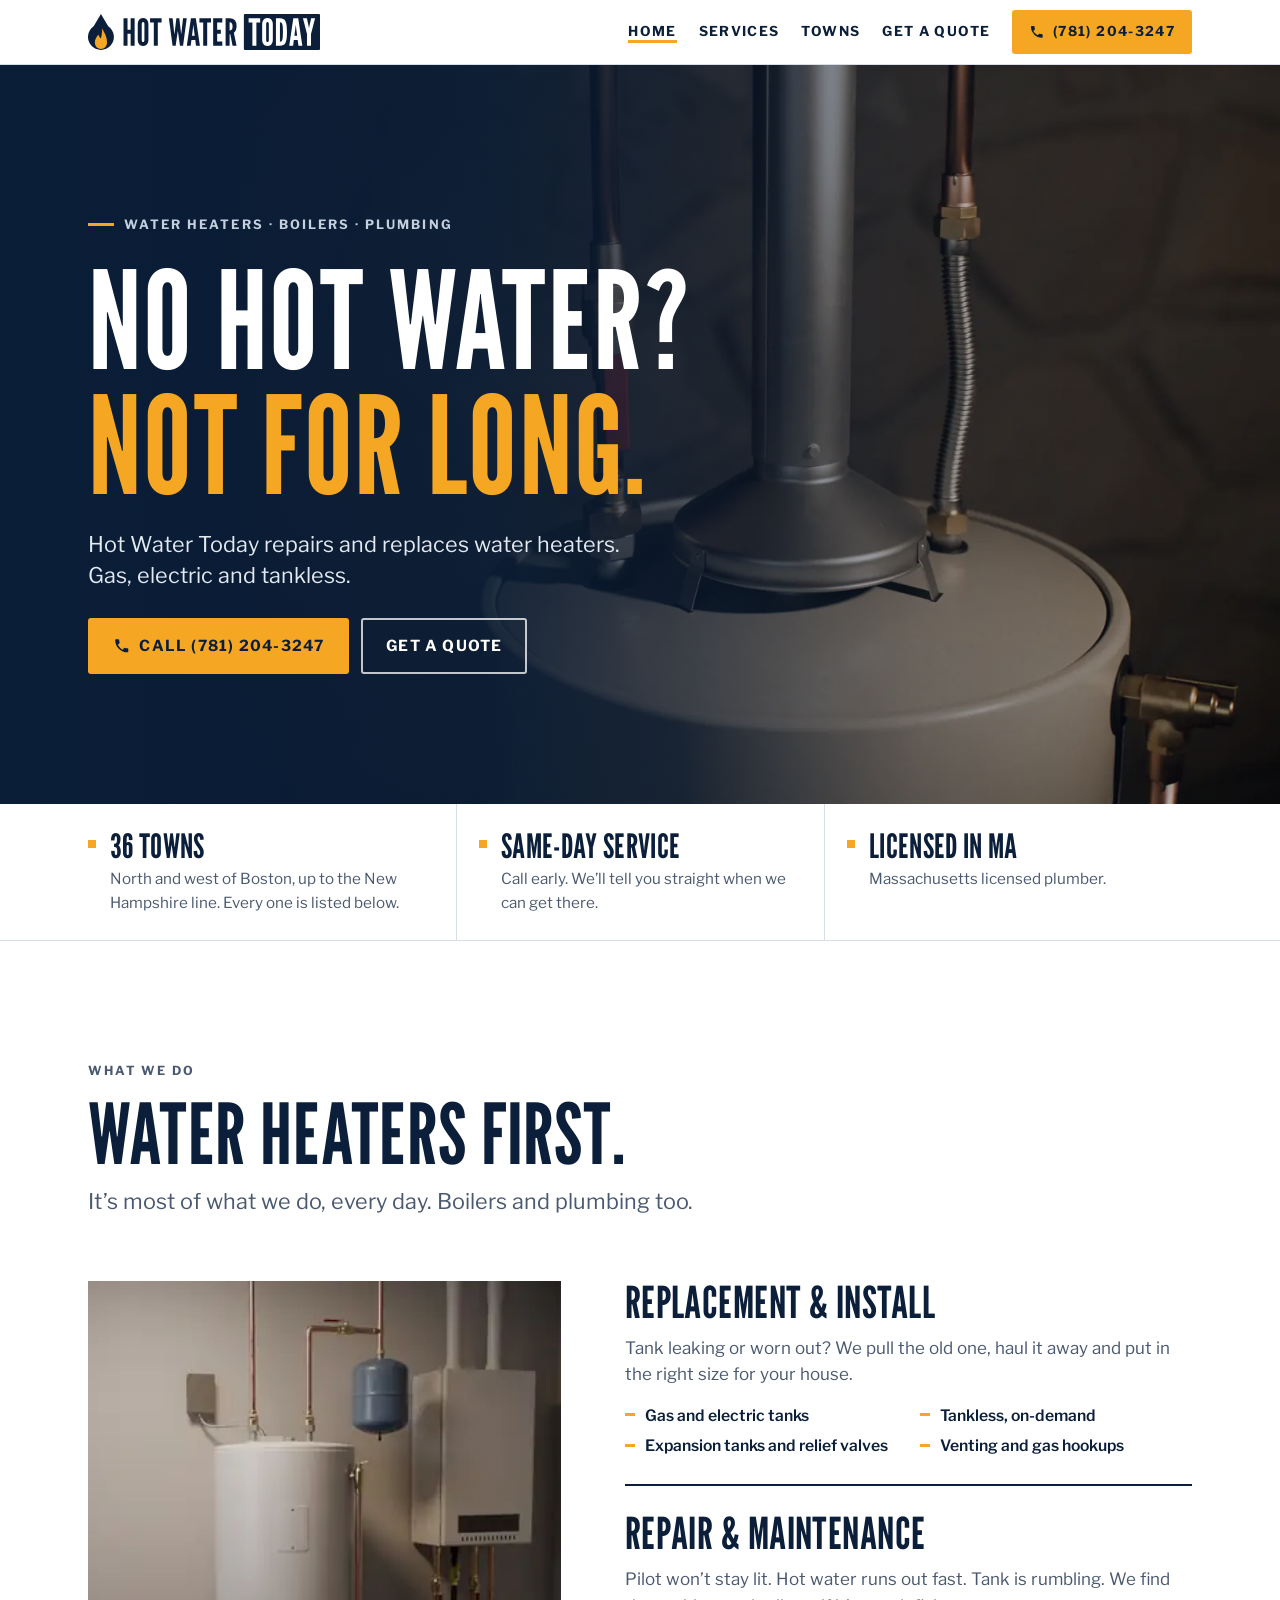
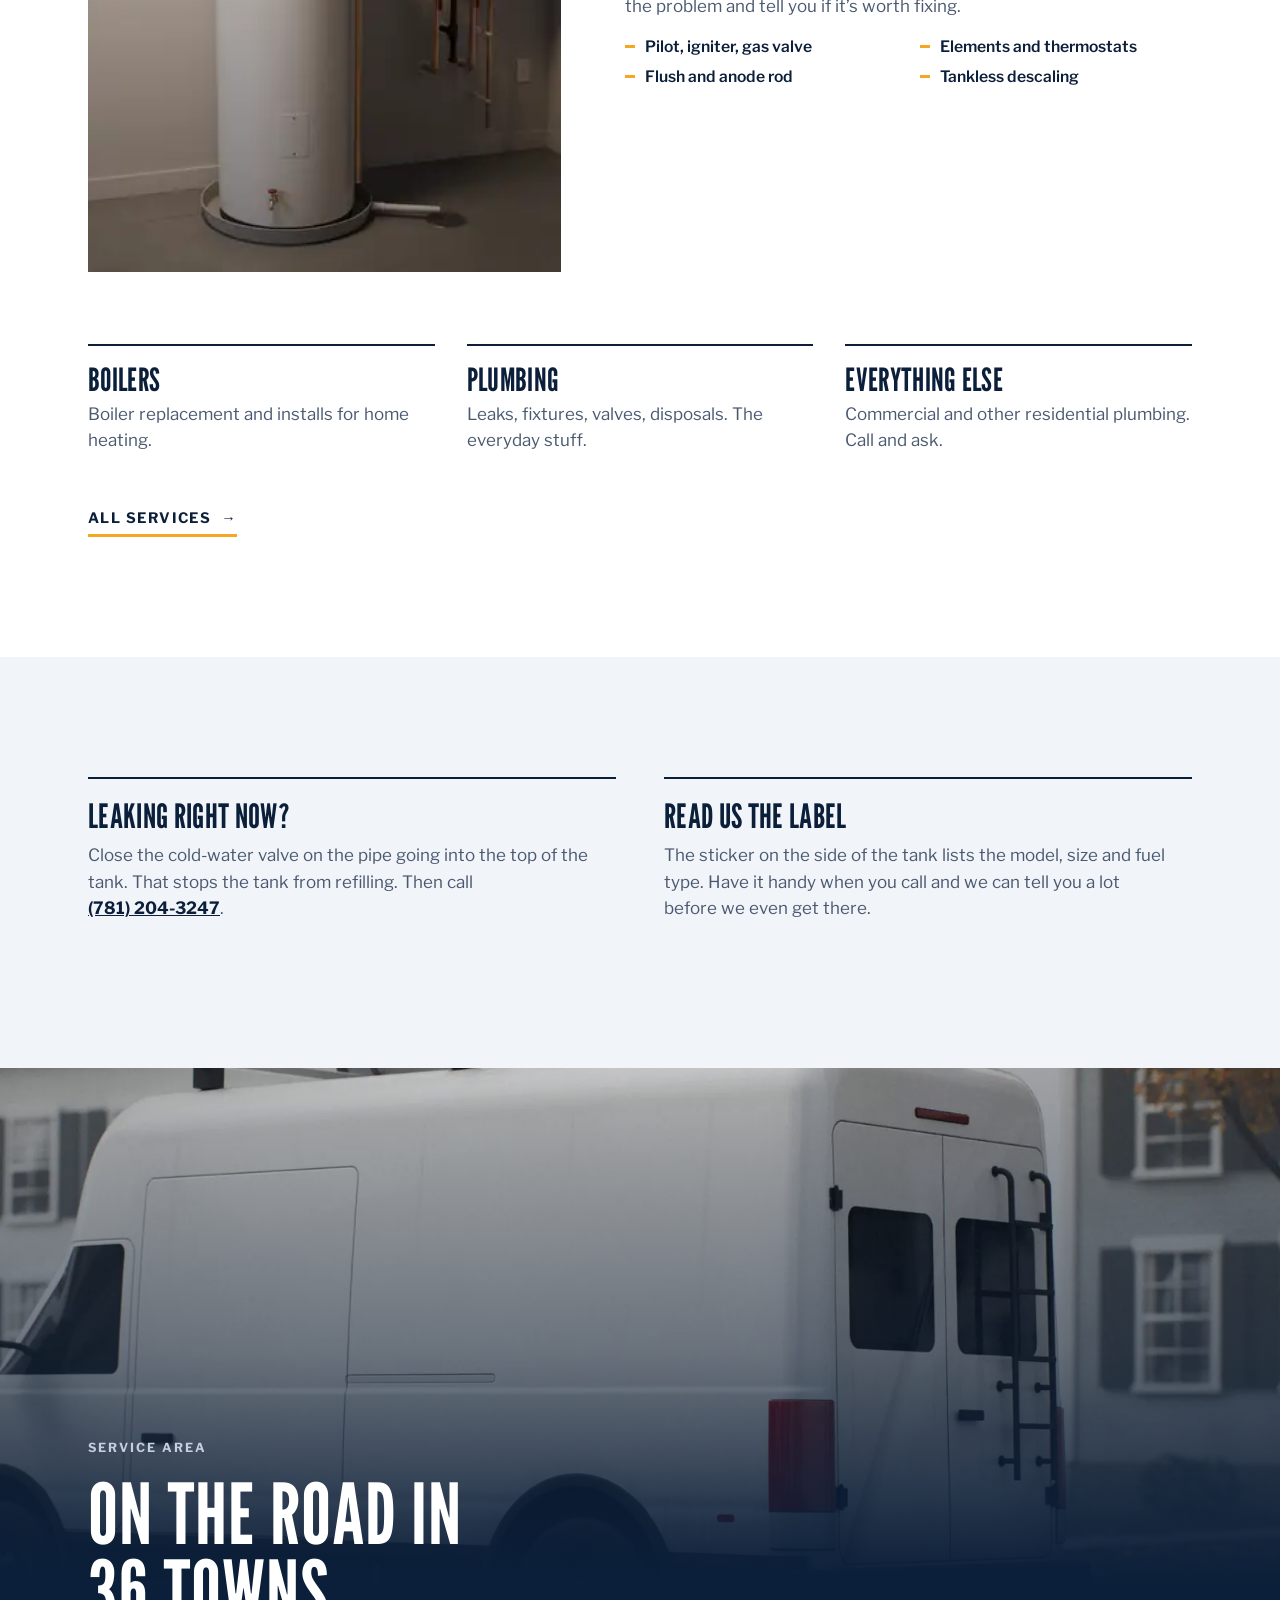
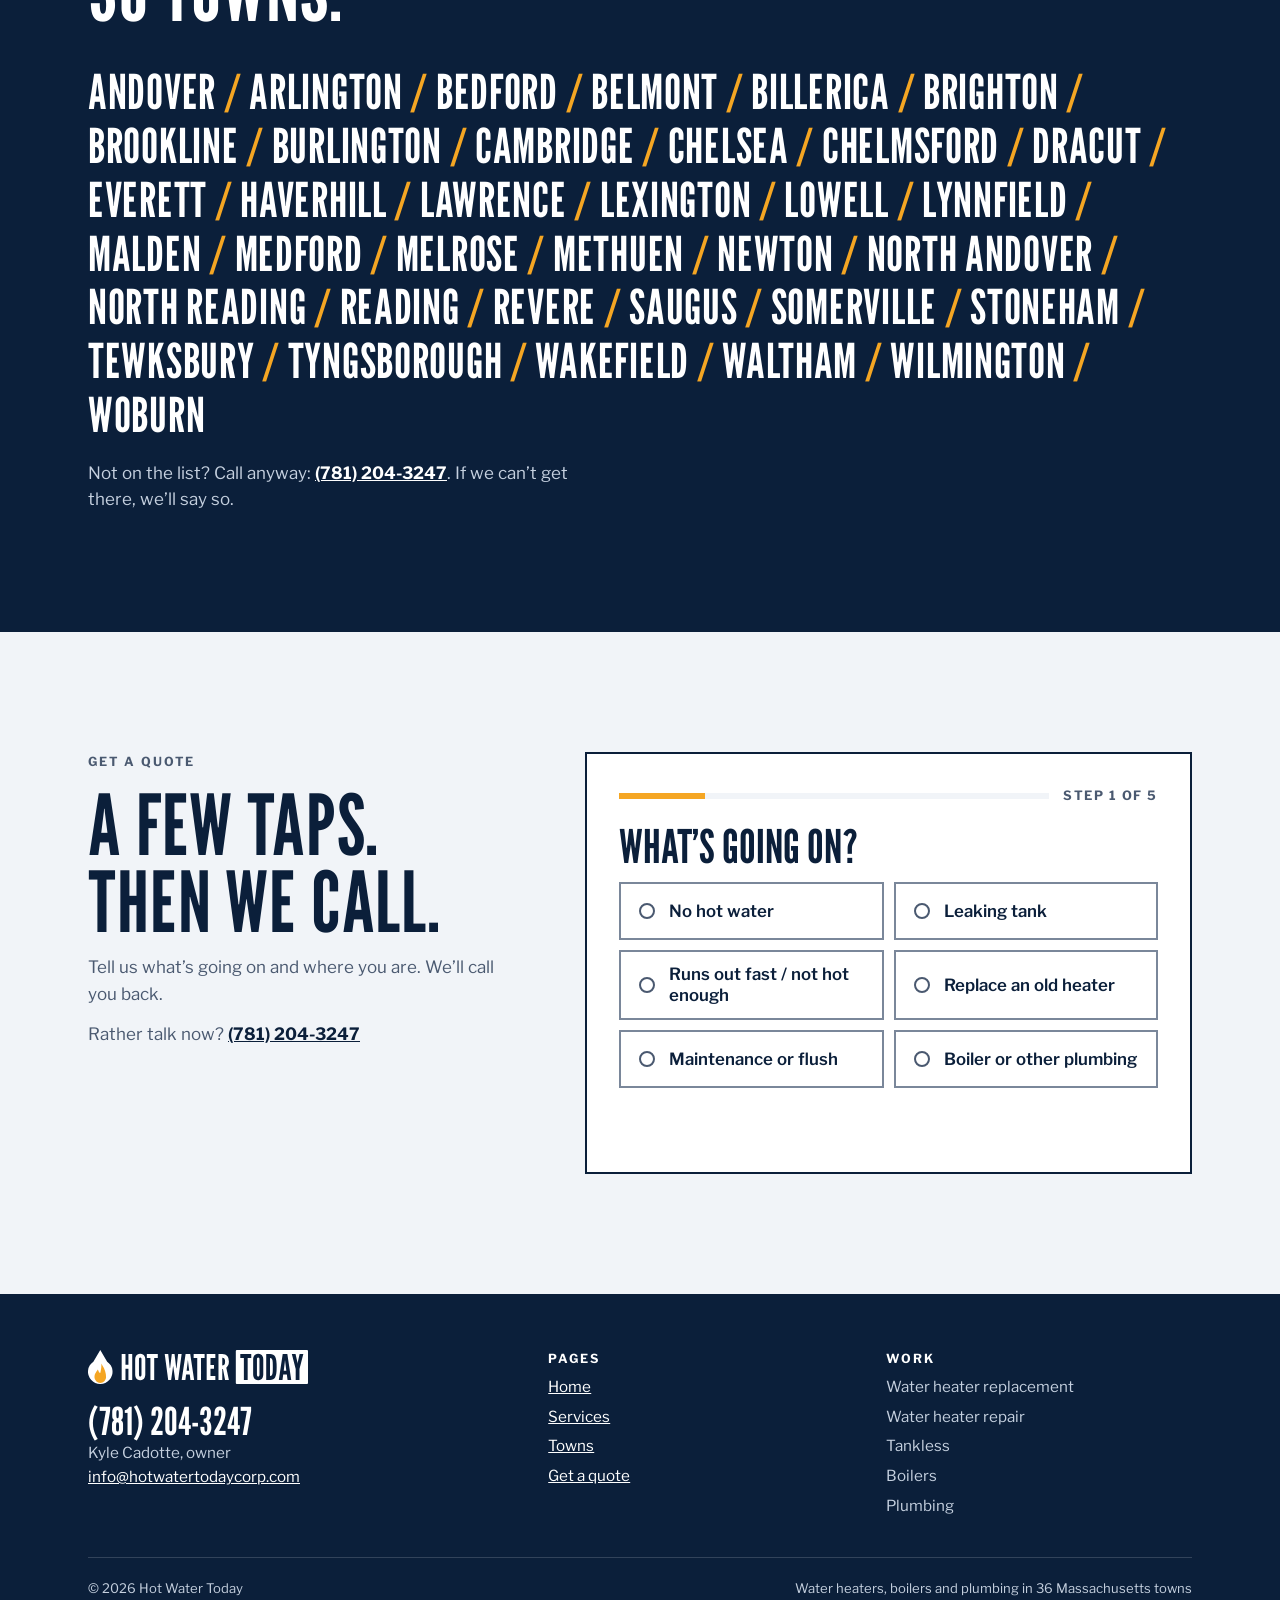
==== commit 0a1b0990: "Hero: tighten subtitle" ====
--- a/index.html
+++ b/index.html
@@ -40,7 +40,7 @@
   <div class="wrap hero-inner">
     <p class="kicker">Water heaters · Boilers · Plumbing</p>
     <h1 id="hero-h">No hot water?<br><span class="hot">Not for long.</span></h1>
-    <p class="lead">Hot Water Today repairs and replaces water heaters. Gas, electric and tankless, done right the first time.</p>
+    <p class="lead">Hot Water Today repairs and replaces water heaters. Gas, electric and tankless.</p>
     <div class="hero-cta">
       <a class="btn btn-amber" href="tel:+17812043247"><svg viewBox="0 0 24 24" aria-hidden="true" fill="currentColor"><path d="M6.6 10.8a15.1 15.1 0 0 0 6.6 6.6l2.2-2.2c.3-.3.7-.4 1-.2 1.1.4 2.3.6 3.6.6.6 0 1 .4 1 1V20c0 .6-.4 1-1 1A17 17 0 0 1 3 4c0-.6.4-1 1-1h3.5c.6 0 1 .4 1 1 0 1.3.2 2.5.6 3.6.1.3 0 .7-.2 1l-2.3 2.2z"/></svg>Call (781) 204-3247</a>
       <a class="btn btn-ghost" href="#quote">Get a quote</a>
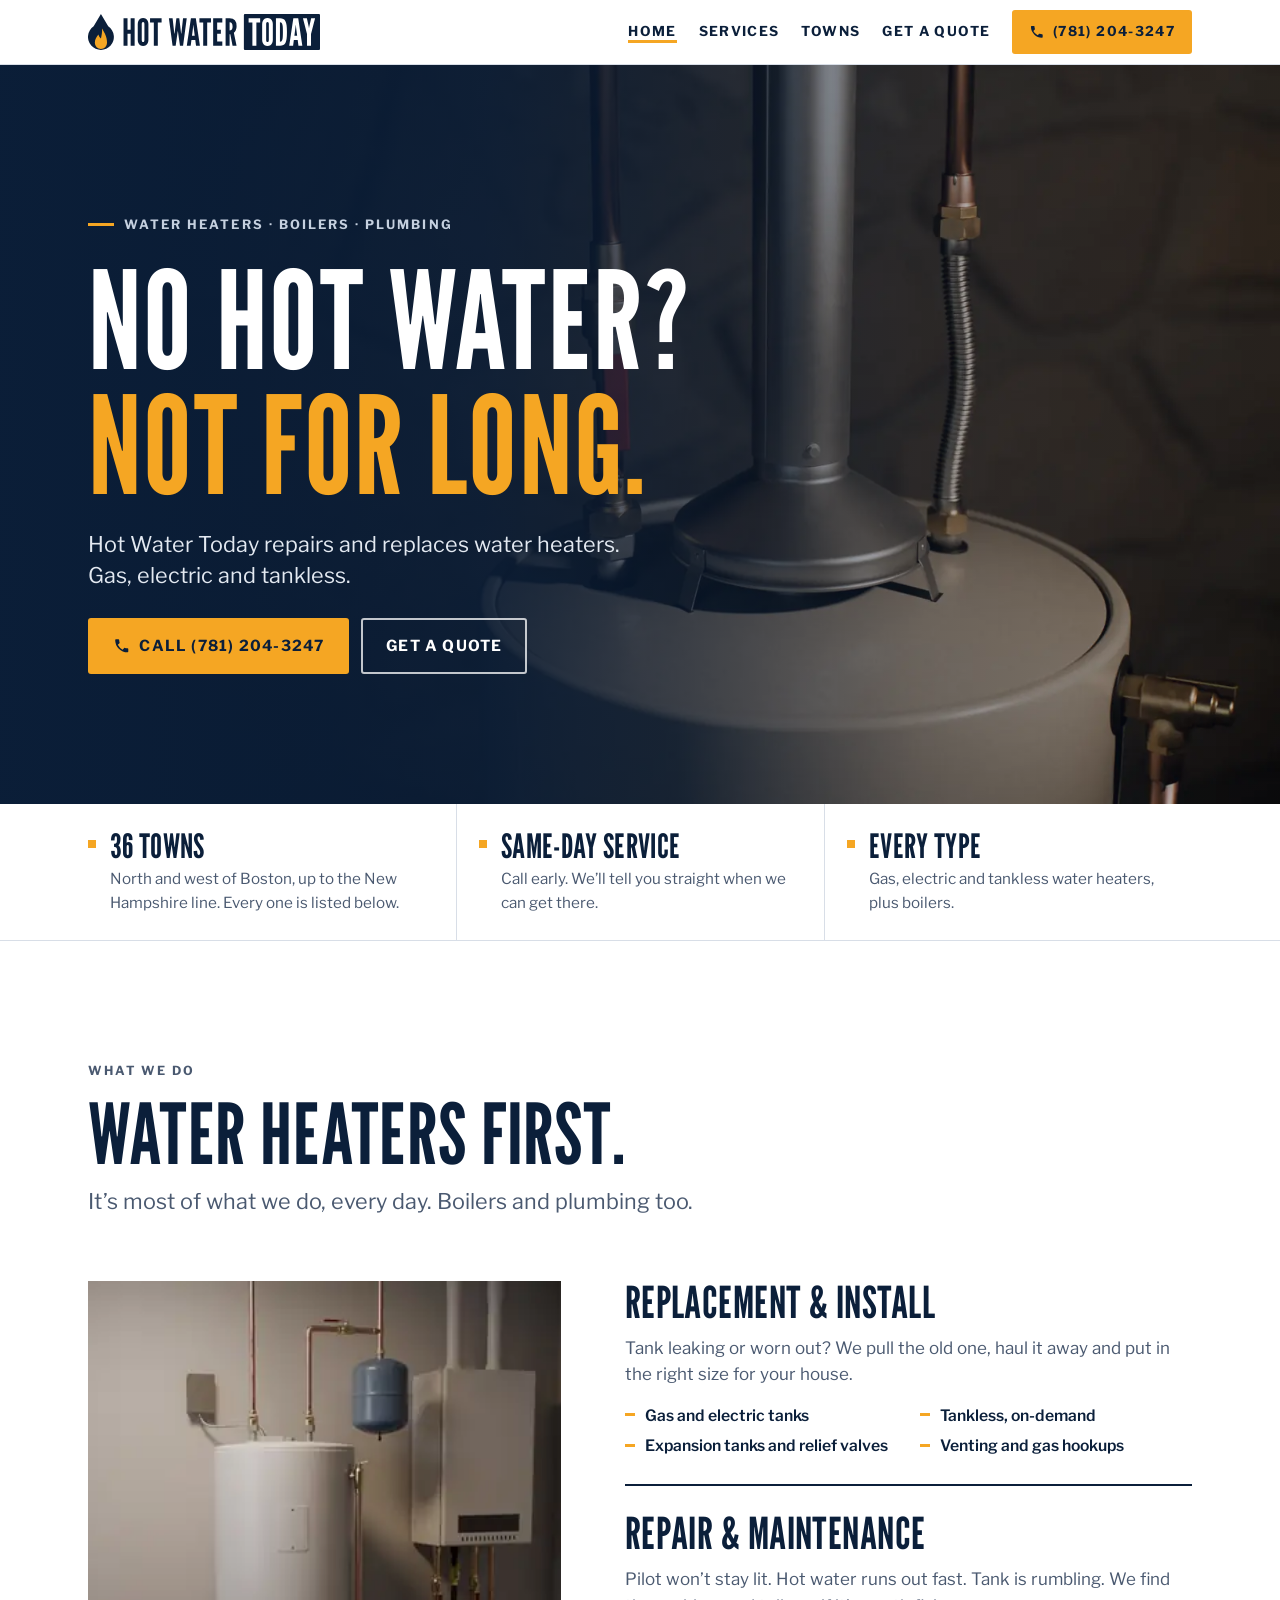
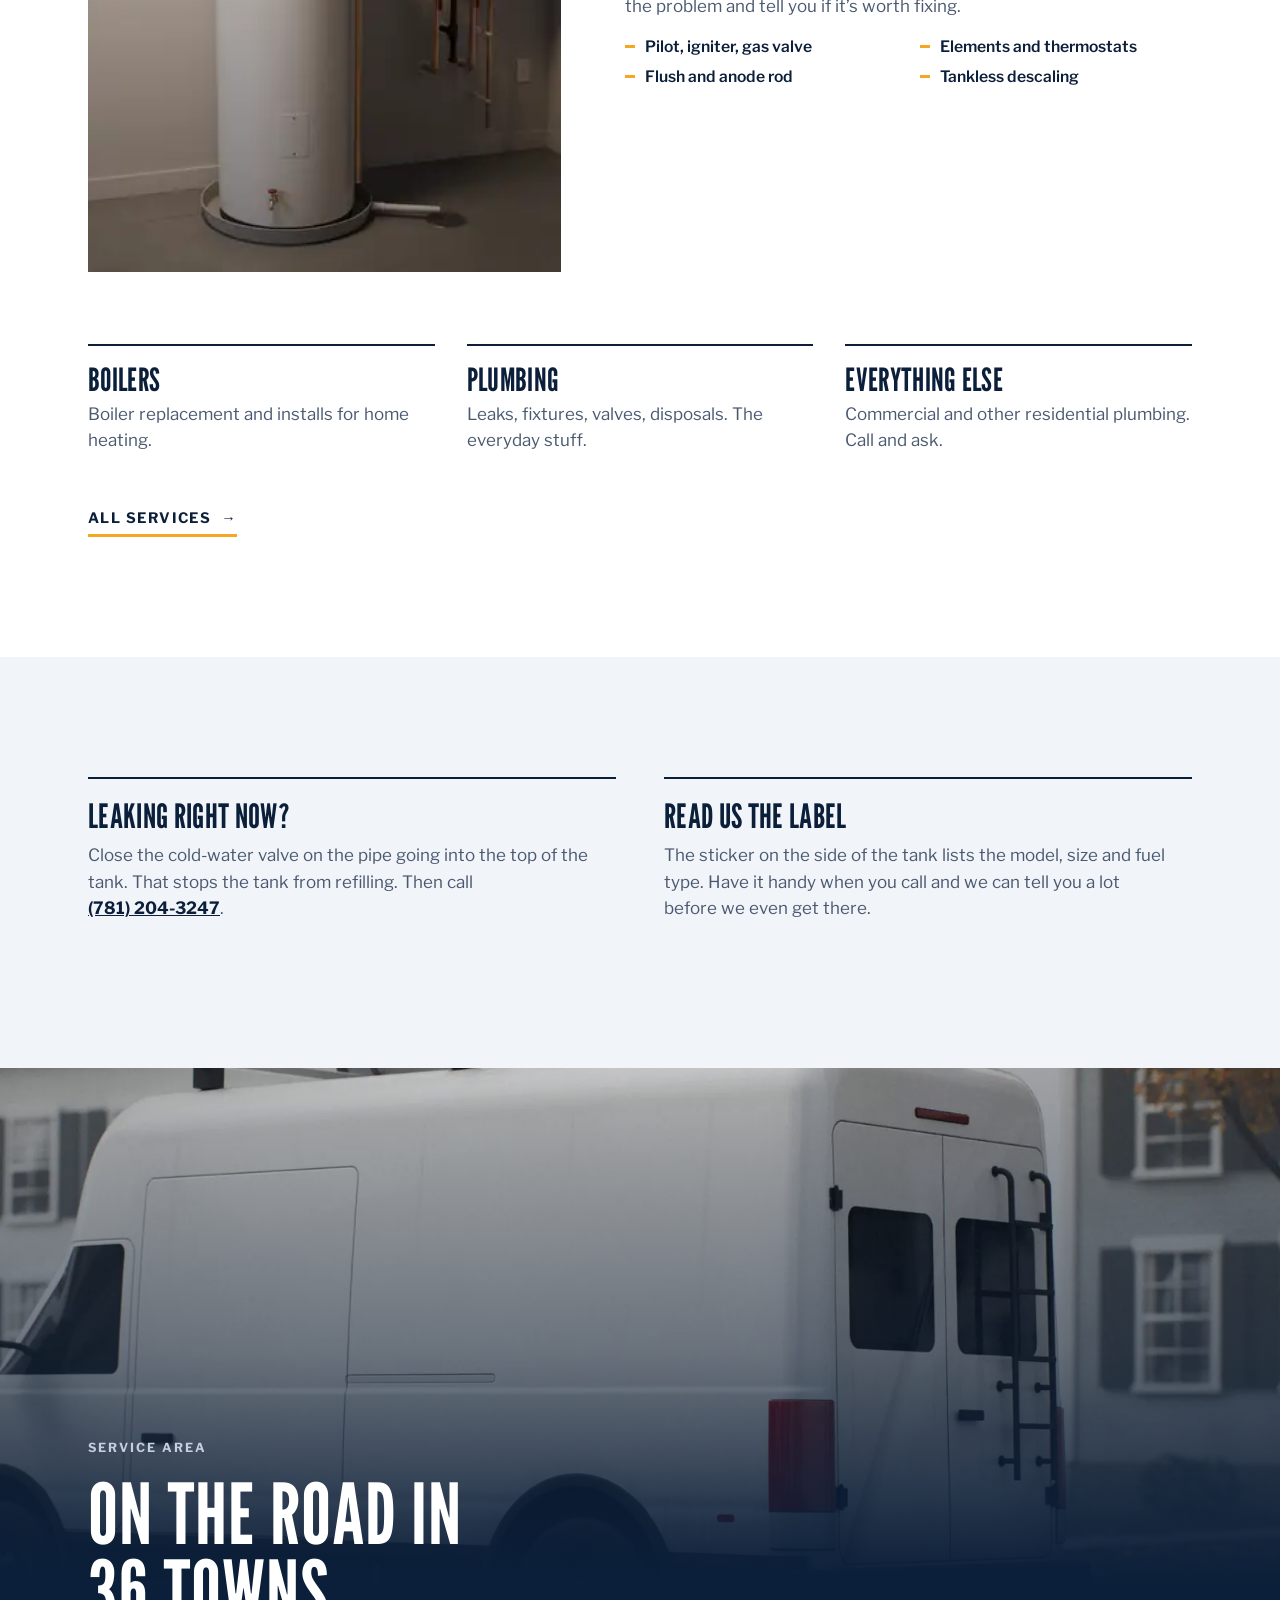
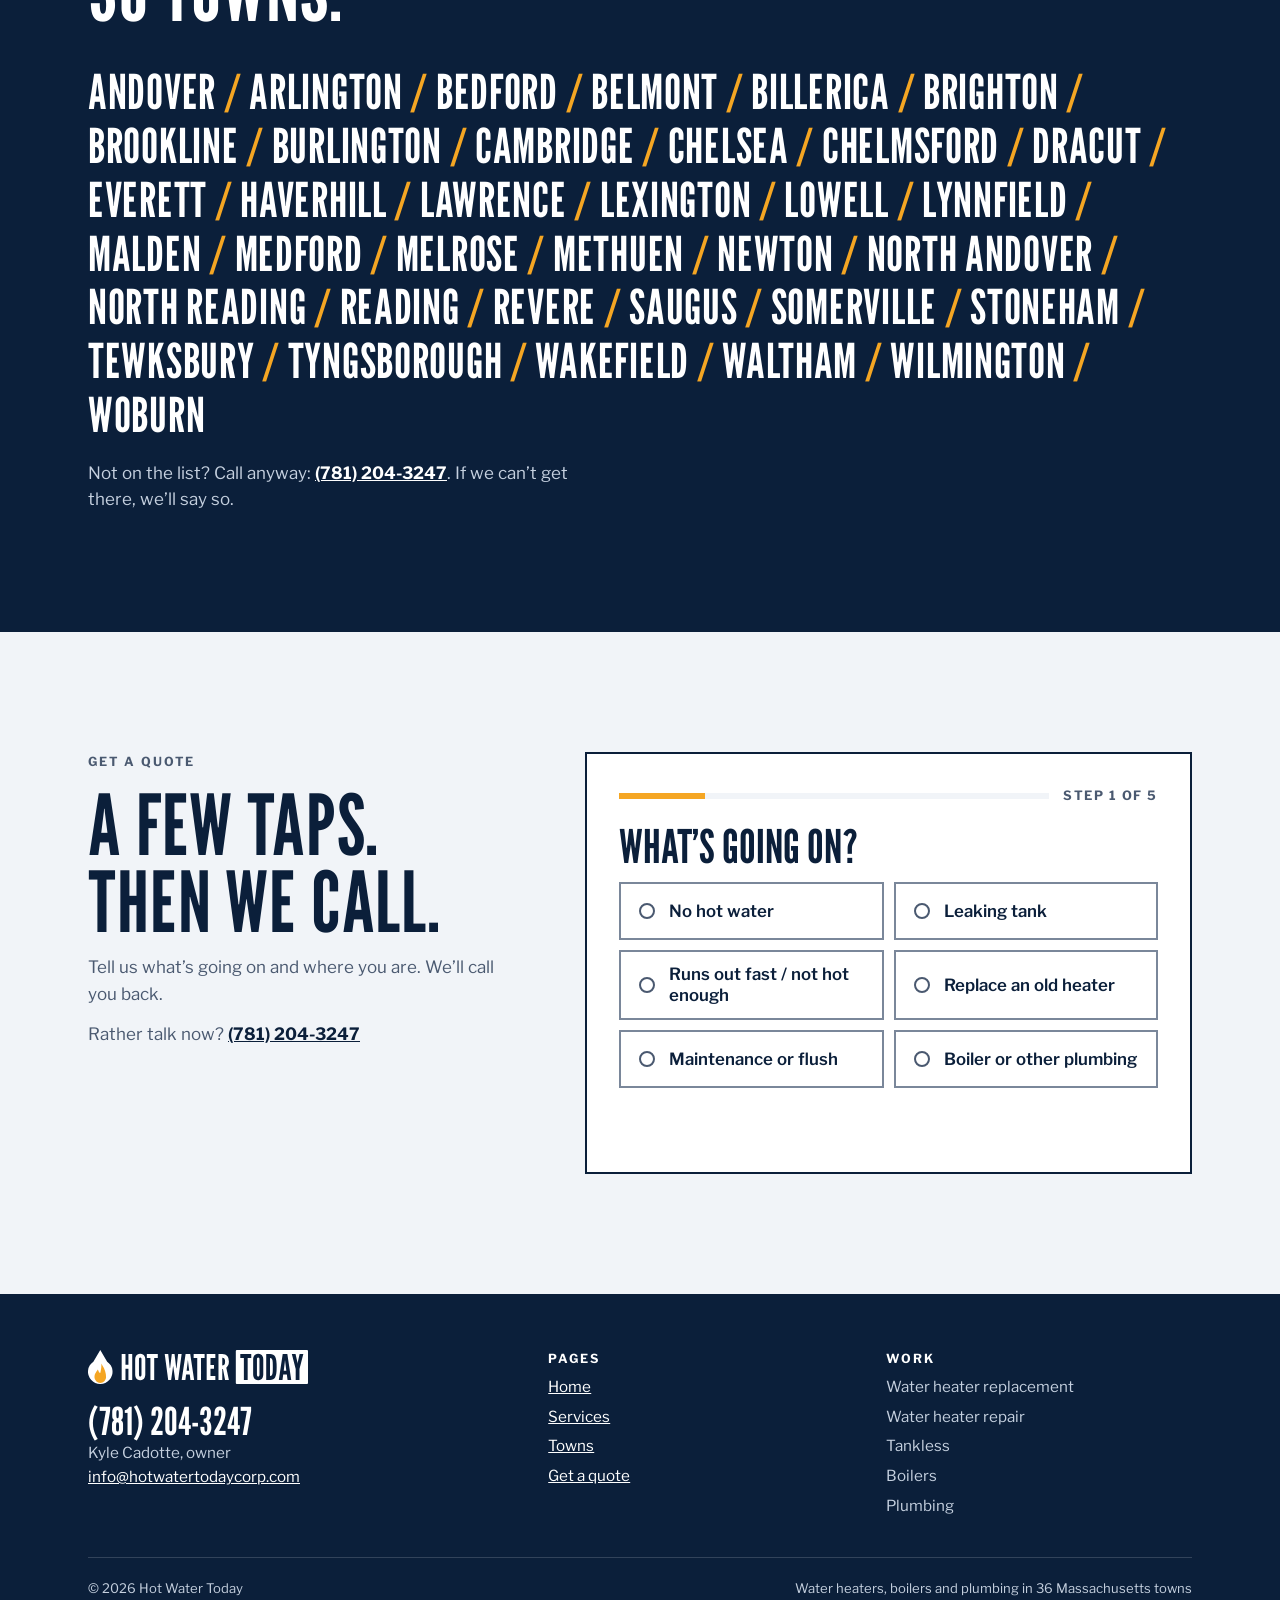
==== commit 88c135fc: "Hide Licensed in MA until Kyle's license number is in" ====
--- a/index.html
+++ b/index.html
@@ -51,7 +51,7 @@
   <div class="wrap proof-grid">
     <a class="proof-item" href="#towns"><strong>36 towns</strong><span>North and west of Boston, up to the New Hampshire line. Every one is listed below.</span></a>
     <div class="proof-item"><strong>Same-day service</strong><span>Call early. We’ll tell you straight when we can get there.</span></div>
-    <div class="proof-item"><strong>Licensed in MA</strong><span>Massachusetts licensed plumber.</span></div>
+    <div class="proof-item"><strong>Every type</strong><span>Gas, electric and tankless water heaters, plus boilers.</span></div>
   </div>
 </section>
 
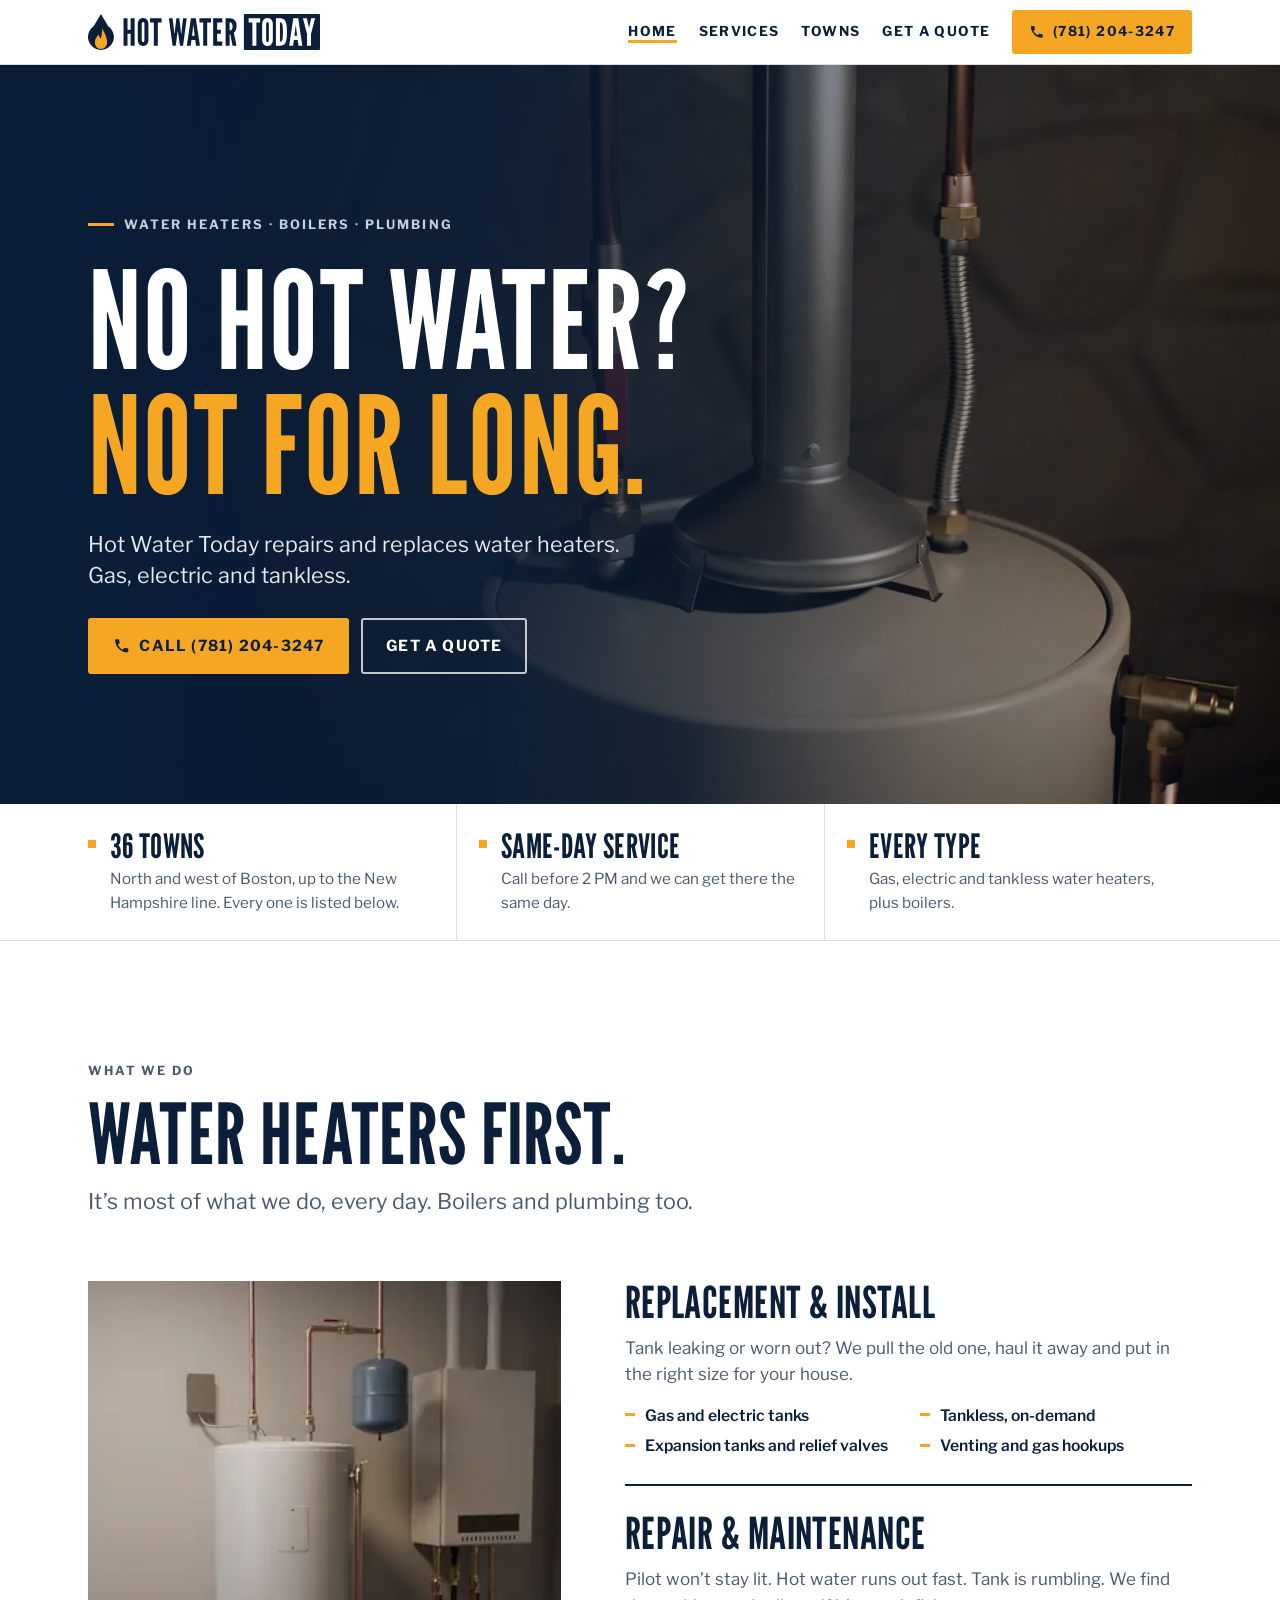
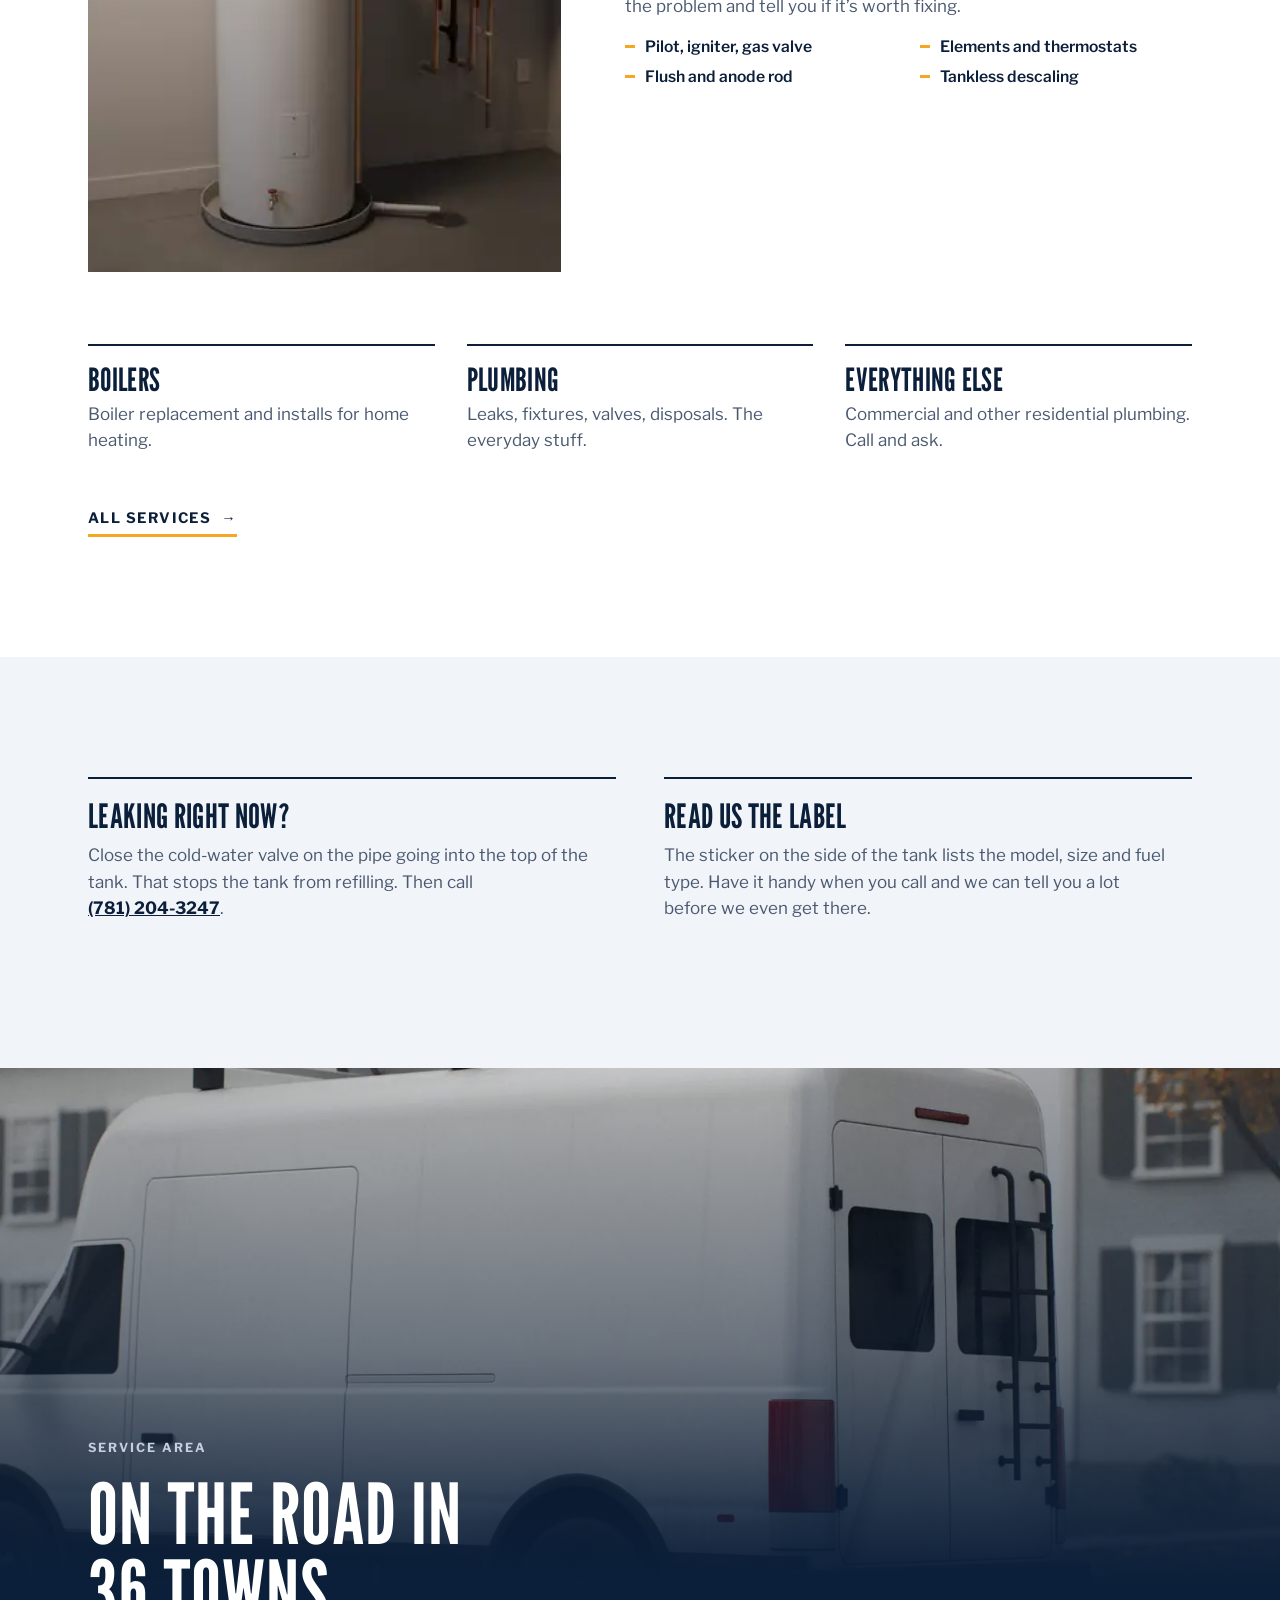
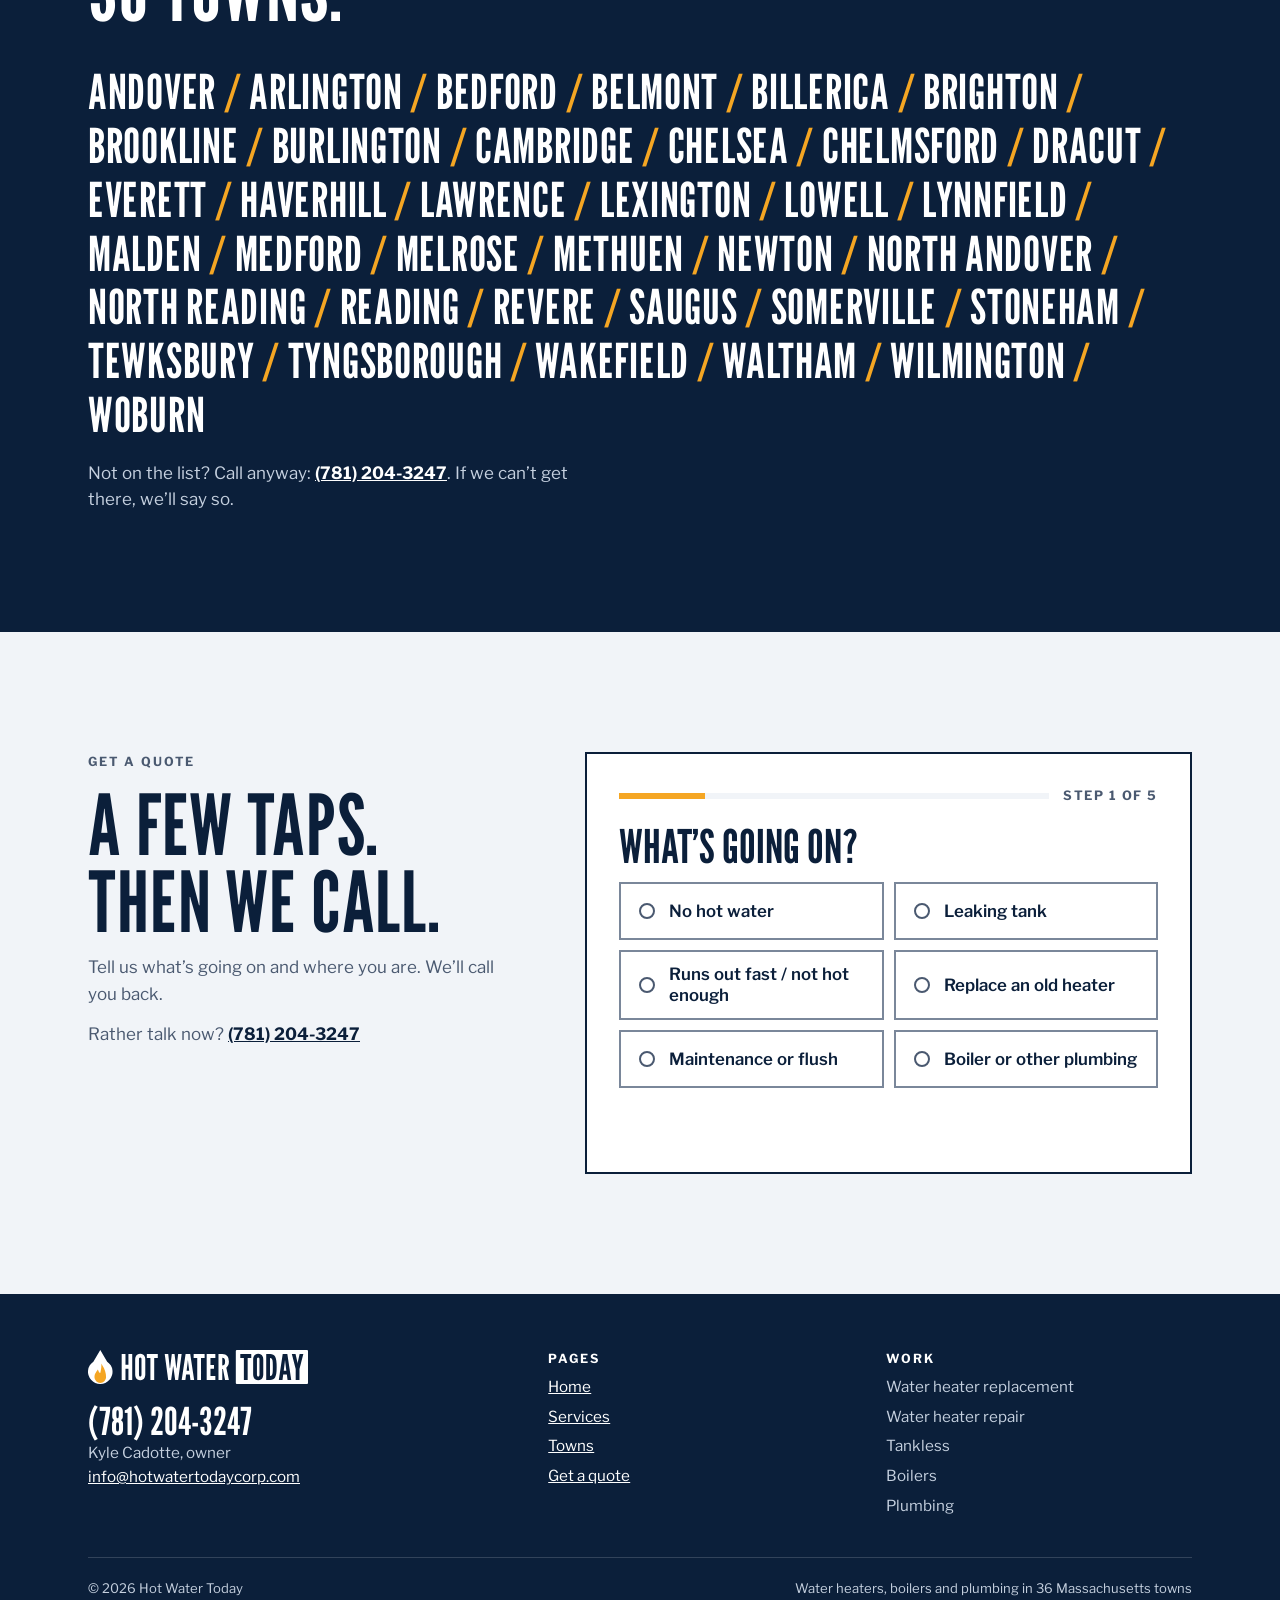
==== commit f231d882: "Same-day: calls before 2 PM (confirmed by Kyle)" ====
--- a/index.html
+++ b/index.html
@@ -50,7 +50,7 @@
 <section class="proof" aria-label="Service area, availability and license">
   <div class="wrap proof-grid">
     <a class="proof-item" href="#towns"><strong>36 towns</strong><span>North and west of Boston, up to the New Hampshire line. Every one is listed below.</span></a>
-    <div class="proof-item"><strong>Same-day service</strong><span>Call early. We’ll tell you straight when we can get there.</span></div>
+    <div class="proof-item"><strong>Same-day service</strong><span>Call before 2 PM and we can get there the same day.</span></div>
     <div class="proof-item"><strong>Every type</strong><span>Gas, electric and tankless water heaters, plus boilers.</span></div>
   </div>
 </section>
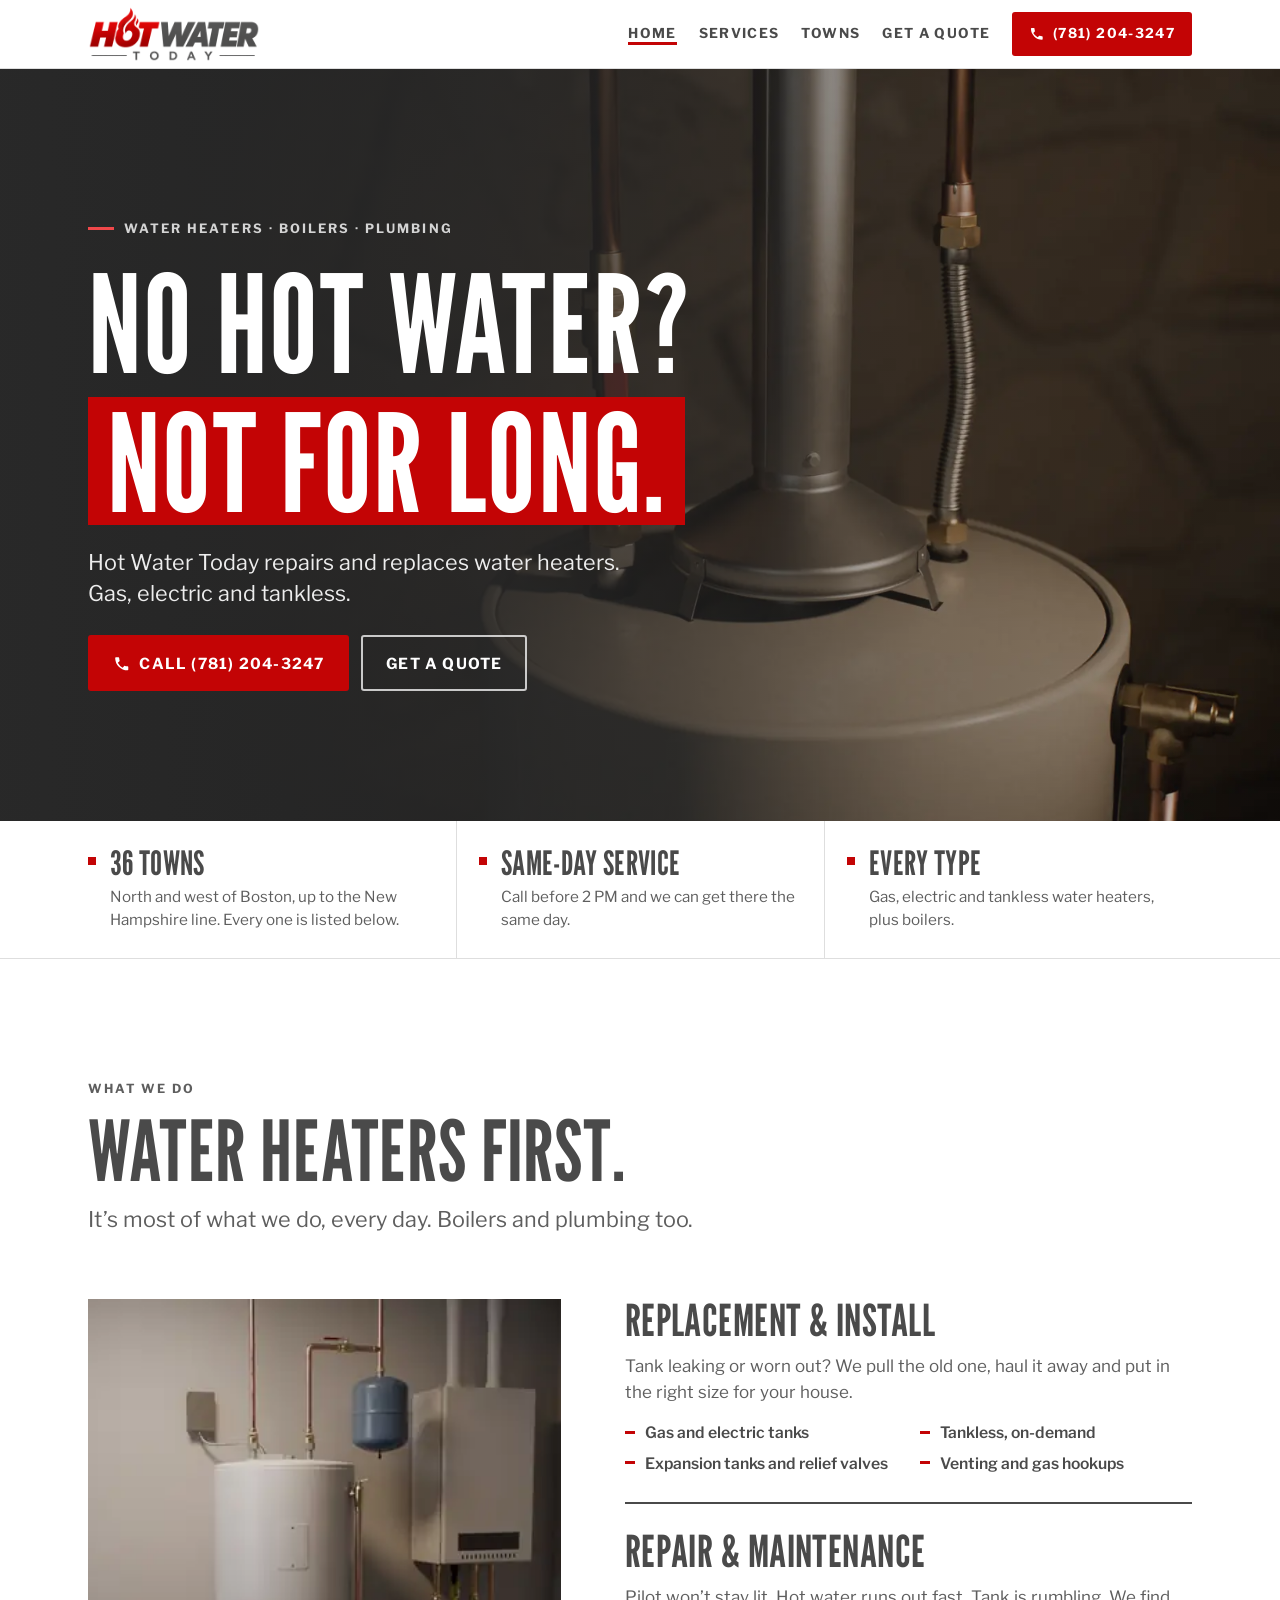
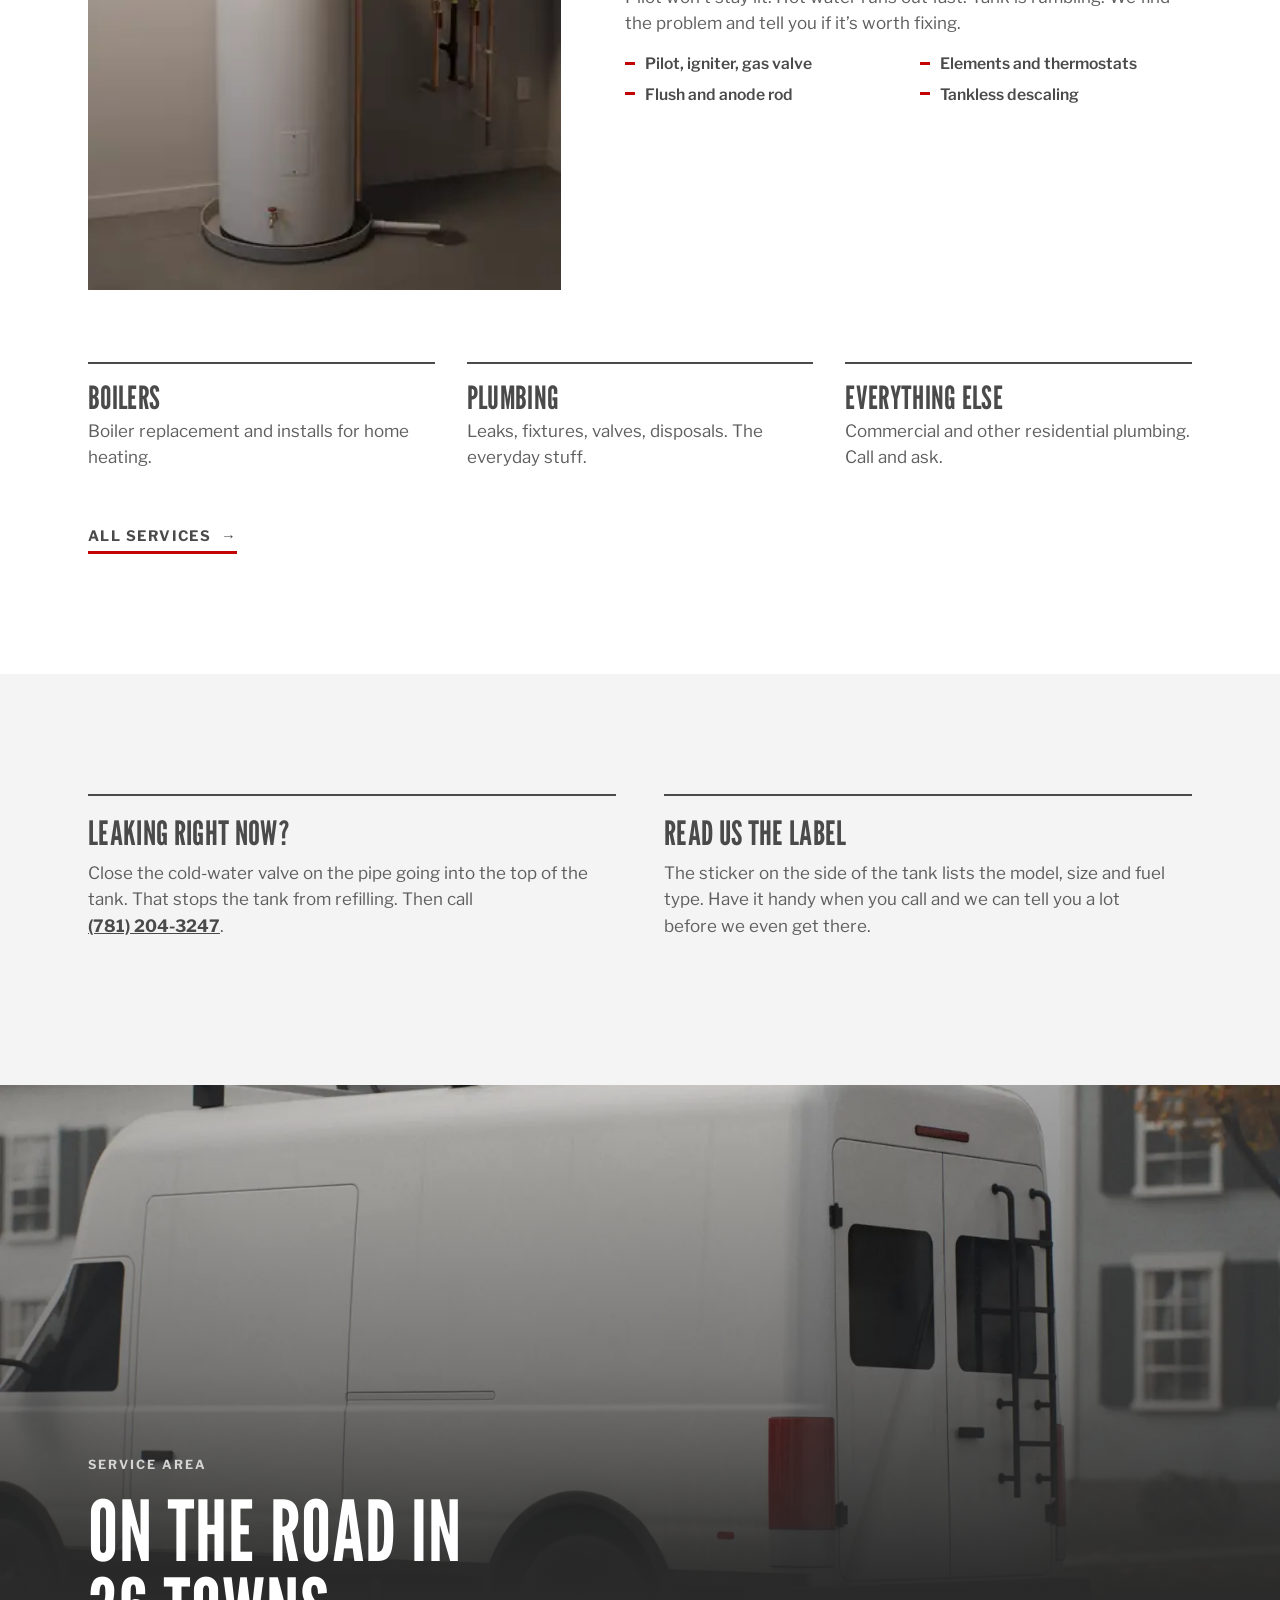
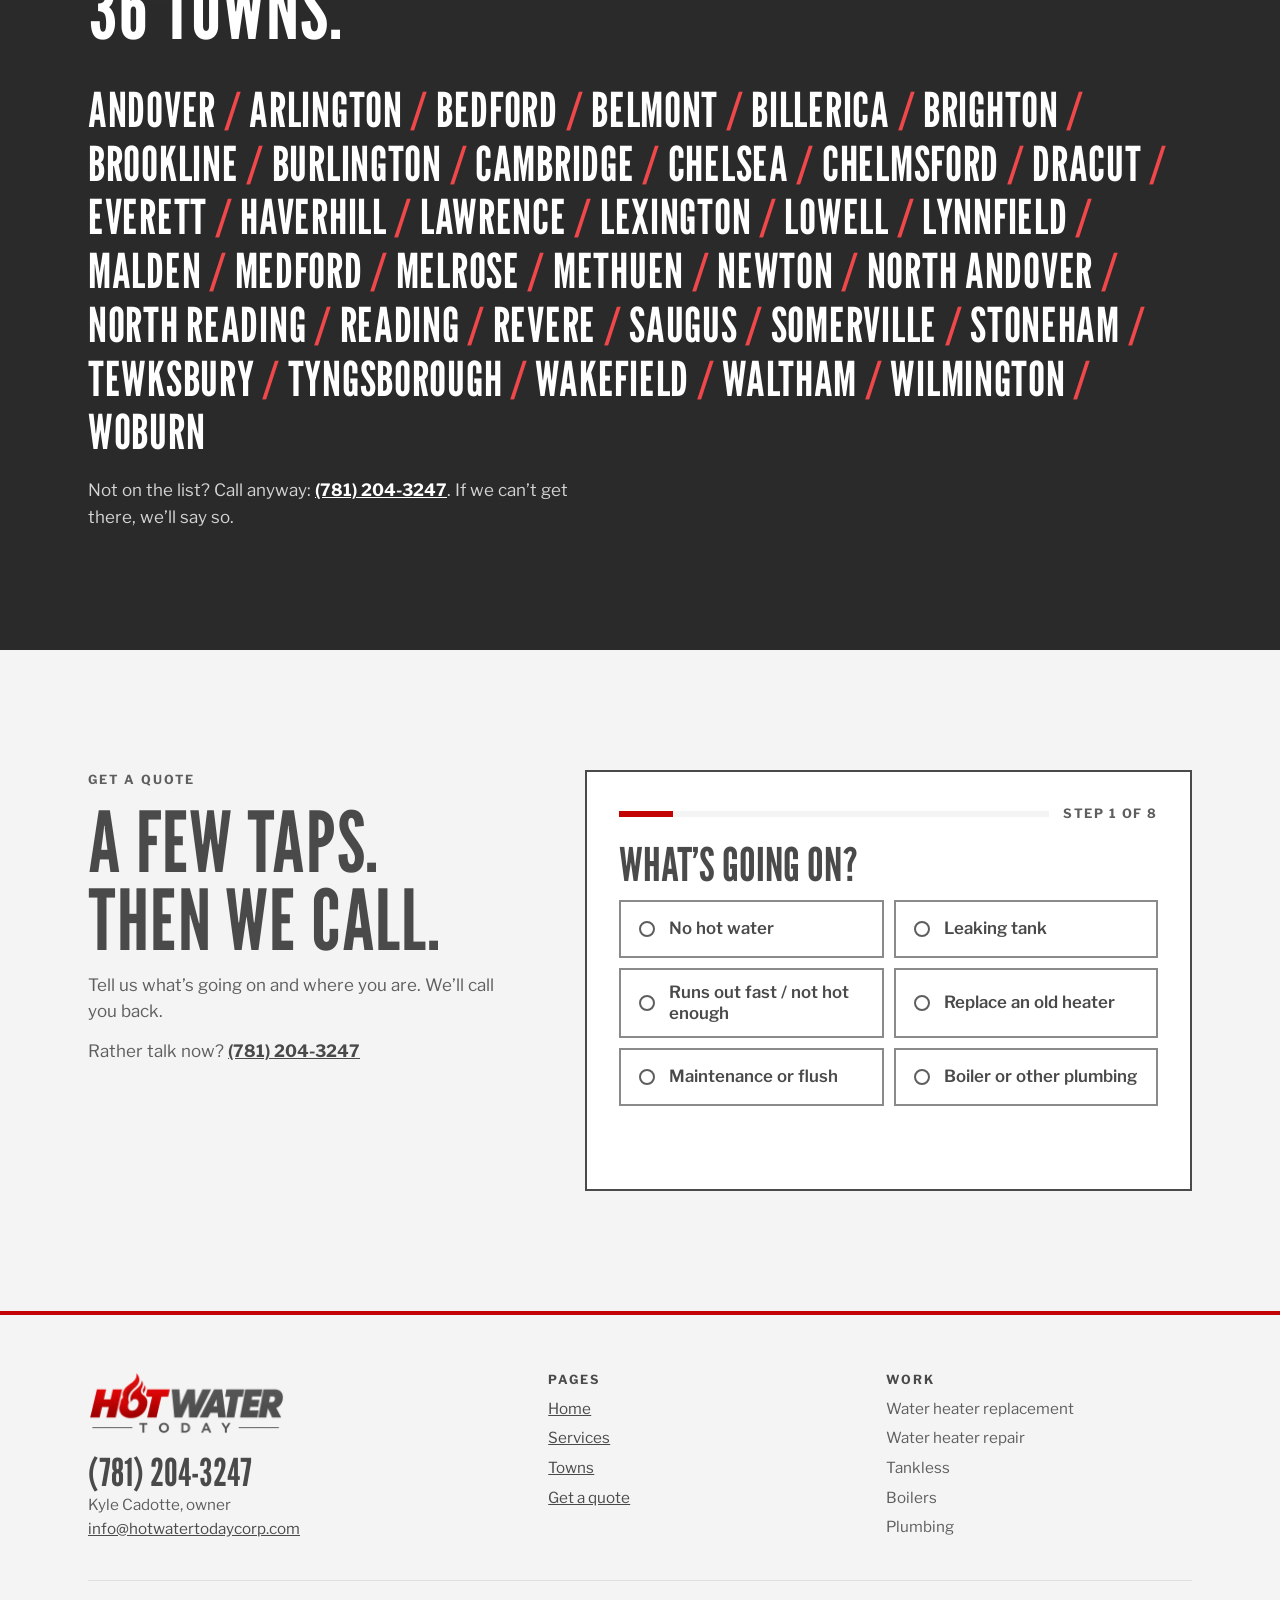
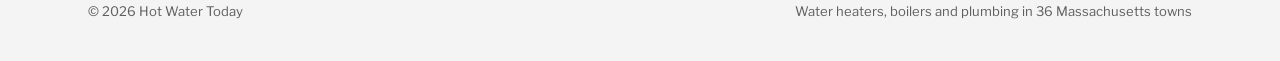
==== commit 2d1e8538: "New logo, logo colors, and three new quote form questions Use the supplied logo (transparent copy in" ====
--- a/index.html
+++ b/index.html
@@ -6,8 +6,9 @@
 <title>Hot Water Today | Water Heater Repair & Replacement | Kyle Cadotte</title>
 <meta name="description" content="Water heater repair and replacement by Kyle Cadotte. Gas, electric and tankless, plus boilers and plumbing, in 36 towns north and west of Boston. Call (781) 204-3247.">
 <link rel="canonical" href="https://www.hotwatertodaycorp.com/">
-<meta name="theme-color" content="#0B1F3A">
-<link rel="icon" href="favicon.svg" type="image/svg+xml">
+<meta name="theme-color" content="#FFFFFF">
+<link rel="icon" href="favicon.ico" sizes="48x48">
+<link rel="icon" href="favicon-32.png" type="image/png" sizes="32x32">
 <link rel="apple-touch-icon" href="apple-touch-icon.png">
 <meta property="og:type" content="website">
 <meta property="og:title" content="Hot Water Today | Water Heater Repair & Replacement | Kyle Cadotte">
@@ -24,13 +25,13 @@
 <a class="skip" href="#main">Skip to content</a>
 <header class="site-header">
   <div class="wrap">
-    <a class="brand" href="index.html" aria-label="Hot Water Today home"><img src="assets/logo.svg" alt="Hot Water Today" width="852" height="132"></a>
+    <a class="brand" href="index.html" aria-label="Hot Water Today home"><img src="assets/logo.png" alt="Hot Water Today" width="800" height="260"></a>
     <nav class="nav" aria-label="Main">
       <a class="wide" href="index.html" aria-current="page">Home</a>
       <a href="services.html">Services</a>
       <a class="wide" href="#towns">Towns</a>
       <a class="wide" href="#quote">Get a quote</a>
-      <a class="btn btn-amber" href="tel:+17812043247"><svg viewBox="0 0 24 24" aria-hidden="true" fill="currentColor"><path d="M6.6 10.8a15.1 15.1 0 0 0 6.6 6.6l2.2-2.2c.3-.3.7-.4 1-.2 1.1.4 2.3.6 3.6.6.6 0 1 .4 1 1V20c0 .6-.4 1-1 1A17 17 0 0 1 3 4c0-.6.4-1 1-1h3.5c.6 0 1 .4 1 1 0 1.3.2 2.5.6 3.6.1.3 0 .7-.2 1l-2.3 2.2z"/></svg>(781) 204-3247</a>
+      <a class="btn btn-red" href="tel:+17812043247"><svg viewBox="0 0 24 24" aria-hidden="true" fill="currentColor"><path d="M6.6 10.8a15.1 15.1 0 0 0 6.6 6.6l2.2-2.2c.3-.3.7-.4 1-.2 1.1.4 2.3.6 3.6.6.6 0 1 .4 1 1V20c0 .6-.4 1-1 1A17 17 0 0 1 3 4c0-.6.4-1 1-1h3.5c.6 0 1 .4 1 1 0 1.3.2 2.5.6 3.6.1.3 0 .7-.2 1l-2.3 2.2z"/></svg>(781) 204-3247</a>
     </nav>
   </div>
 </header>
@@ -42,7 +43,7 @@
     <h1 id="hero-h">No hot water?<br><span class="hot">Not for long.</span></h1>
     <p class="lead">Hot Water Today repairs and replaces water heaters. Gas, electric and tankless.</p>
     <div class="hero-cta">
-      <a class="btn btn-amber" href="tel:+17812043247"><svg viewBox="0 0 24 24" aria-hidden="true" fill="currentColor"><path d="M6.6 10.8a15.1 15.1 0 0 0 6.6 6.6l2.2-2.2c.3-.3.7-.4 1-.2 1.1.4 2.3.6 3.6.6.6 0 1 .4 1 1V20c0 .6-.4 1-1 1A17 17 0 0 1 3 4c0-.6.4-1 1-1h3.5c.6 0 1 .4 1 1 0 1.3.2 2.5.6 3.6.1.3 0 .7-.2 1l-2.3 2.2z"/></svg>Call (781) 204-3247</a>
+      <a class="btn btn-red" href="tel:+17812043247"><svg viewBox="0 0 24 24" aria-hidden="true" fill="currentColor"><path d="M6.6 10.8a15.1 15.1 0 0 0 6.6 6.6l2.2-2.2c.3-.3.7-.4 1-.2 1.1.4 2.3.6 3.6.6.6 0 1 .4 1 1V20c0 .6-.4 1-1 1A17 17 0 0 1 3 4c0-.6.4-1 1-1h3.5c.6 0 1 .4 1 1 0 1.3.2 2.5.6 3.6.1.3 0 .7-.2 1l-2.3 2.2z"/></svg>Call (781) 204-3247</a>
       <a class="btn btn-ghost" href="#quote">Get a quote</a>
     </div>
   </div>
@@ -121,7 +122,7 @@
       <input type="hidden" name="_captcha" value="false">
       <input type="hidden" name="_next" value="https://www.hotwatertodaycorp.com/thanks.html">
       <div class="hp" aria-hidden="true"><input type="text" name="_honey" tabindex="-1" autocomplete="off"></div>
-      <div class="lead-progress" aria-hidden="true"><span class="lead-bar"><span></span></span><span class="lead-count">Step 1 of 5</span></div>
+      <div class="lead-progress" aria-hidden="true"><span class="lead-bar"><span></span></span><span class="lead-count">Step 1 of 8</span></div>
       <fieldset class="step">
         <legend>What’s going on?</legend>
         <div class="opts">
@@ -132,7 +133,7 @@
           <label class="opt"><input type="radio" name="Issue" value="Maintenance or flush" required><span>Maintenance or flush</span></label>
           <label class="opt"><input type="radio" name="Issue" value="Boiler or other plumbing" required><span>Boiler or other plumbing</span></label>
         </div>
-        <button class="btn btn-navy next" type="button" hidden>Next</button>
+        <button class="btn btn-dark next" type="button" hidden>Next</button>
       </fieldset>
       <fieldset class="step" data-skip-unless-heater>
         <legend>What kind of heater?</legend>
@@ -142,7 +143,40 @@
           <label class="opt"><input type="radio" name="Heater type" value="Tankless"><span>Tankless</span></label>
           <label class="opt"><input type="radio" name="Heater type" value="Not sure"><span>Not sure</span></label>
         </div>
-        <button class="btn btn-navy next" type="button" hidden>Next</button>
+        <button class="btn btn-dark next" type="button" hidden>Next</button>
+      </fieldset>
+      <fieldset class="step" data-skip-unless-heater>
+        <legend>How is your water heater vented?</legend>
+        <div class="opts">
+          <label class="opt"><input type="radio" name="Water heater venting" value="Chimney vented"><span>Chimney vented</span></label>
+          <label class="opt"><input type="radio" name="Water heater venting" value="Power vented"><span>Power vented</span></label>
+          <label class="opt"><input type="radio" name="Water heater venting" value="Not sure"><span>Not sure</span></label>
+          <label class="opt"><input type="radio" name="Water heater venting" value="Not applicable"><span>Not applicable</span></label>
+        </div>
+        <button class="btn btn-dark next" type="button" hidden>Next</button>
+      </fieldset>
+      <fieldset class="step step-location" data-skip-unless-heater>
+        <legend>Where’s your water heater located?</legend>
+        <div class="opts">
+          <label class="opt"><input type="radio" name="Water heater location" value="Basement"><span>Basement</span></label>
+          <label class="opt"><input type="radio" name="Water heater location" value="Crawlspace"><span>Crawlspace</span></label>
+          <label class="opt"><input type="radio" name="Water heater location" value="First floor"><span>First floor</span></label>
+          <label class="opt"><input type="radio" name="Water heater location" value="Other"><span>Other</span></label>
+        </div>
+        <div class="field">
+          <label for="lead-location-other">If other, where is it?</label>
+          <input id="lead-location-other" name="Location (other)" type="text" maxlength="80" placeholder="e.g. garage, utility closet">
+        </div>
+        <p class="field-err" id="location-err" aria-live="polite"></p>
+        <button class="btn btn-dark next" type="button" hidden>Next</button>
+      </fieldset>
+      <fieldset class="step step-size">
+        <legend>What size is your equipment?</legend>
+        <div class="field">
+          <label for="lead-size">Size <small>(optional)</small></label>
+          <input id="lead-size" name="Equipment size" type="text" maxlength="60" placeholder="e.g. 40 gallons">
+        </div>
+        <button class="btn btn-dark next" type="button">Next</button>
       </fieldset>
       <fieldset class="step">
         <legend>How soon?</legend>
@@ -151,7 +185,7 @@
           <label class="opt"><input type="radio" name="How soon" value="This week" required><span>This week</span></label>
           <label class="opt"><input type="radio" name="How soon" value="Just getting a quote" required><span>Just getting a quote</span></label>
         </div>
-        <button class="btn btn-navy next" type="button" hidden>Next</button>
+        <button class="btn btn-dark next" type="button" hidden>Next</button>
       </fieldset>
       <fieldset class="step step-town">
         <legend>Which town?</legend>
@@ -203,7 +237,7 @@
           <input id="lead-town-other" name="Other town" type="text" autocomplete="address-level2">
         </div>
         <p class="field-err" id="town-err" aria-live="polite"></p>
-        <button class="btn btn-navy next" type="button">Next</button>
+        <button class="btn btn-dark next" type="button">Next</button>
       </fieldset>
       <fieldset class="step">
         <legend>Who should we call?</legend>
@@ -221,7 +255,7 @@
         </div>
         <p class="field-err" id="lead-err" aria-live="polite"></p>
         <div class="lead-actions">
-          <button class="btn btn-amber" type="submit">Send request</button>
+          <button class="btn btn-red" type="submit">Send request</button>
         </div>
         <p class="lead-status" role="status" aria-live="polite"></p>
         <p class="lead-note">Leaking right now? Don’t wait on the form. Call <a href="tel:+17812043247">(781) 204-3247</a>.</p>
@@ -235,7 +269,7 @@
   <div class="wrap">
     <div class="cols">
       <div>
-        <img src="assets/logo-white.svg" alt="Hot Water Today" width="852" height="132">
+        <img src="assets/logo.png" alt="Hot Water Today" width="800" height="260" loading="lazy">
         <a class="foot-phone" href="tel:+17812043247">(781) 204-3247</a>
         <p>Kyle Cadotte, owner<br><a href="mailto:info@hotwatertodaycorp.com">info@hotwatertodaycorp.com</a></p>
       </div>
--- a/assets/site.css
+++ b/assets/site.css
@@ -1,5 +1,5 @@
 /* Layout: van-door signage. Condensed caps, hard-cropped photo panels,
-   navy and white throughout, amber only for heat and for the things you tap. */
+   white and charcoal throughout, logo red for heat and for the things you tap. */
 @font-face {
   font-family: "League Gothic";
   src: url("fonts/league-gothic.woff2") format("woff2");
@@ -14,18 +14,21 @@
 }
 
 :root {
-  --navy: #0B1F3A;
-  --navy-2: #132B4D;
-  --navy-line: rgba(255, 255, 255, 0.16);
+  /* Colors come from the logo: red sampled from "HOT", charcoal from "WATER". */
+  --red: #C30405;
+  --red-2: #A00304;
+  --red-on-dark: #F0484A;
+  --charcoal: #4A4A4A;
+  --charcoal-2: #333333;
+  --dark: #2A2A2A;
+  --dark-line: rgba(255, 255, 255, 0.16);
   --paper: #FFFFFF;
-  --mist: #F1F4F8;
-  --line: #D8DEE7;
-  --field-line: #7A879A;
-  --ink: #0B1F3A;
-  --muted: #4A5970;
-  --on-navy: #C5D0DF;
-  --amber: #F5A623;
-  --amber-hot: #FFB940;
+  --mist: #F4F4F4;
+  --line: #DEDEDE;
+  --field-line: #8A8A8A;
+  --ink: #4A4A4A;
+  --muted: #5E5E5E;
+  --on-dark: #D4D4D4;
   --display: "League Gothic", "Oswald", "Arial Narrow", "Roboto Condensed", Impact, sans-serif;
   --body: "Libre Franklin", "Franklin Gothic Book", "Helvetica Neue", Arial, sans-serif;
   --gutter: clamp(16px, 5vw, 48px);
@@ -51,13 +54,13 @@
 a { color: inherit; }
 p { margin: 0; }
 h1, h2, h3 { margin: 0; font-weight: 400; text-wrap: balance; }
-:focus-visible { outline: 3px solid var(--navy); outline-offset: 3px; }
-.hero :focus-visible, .towns :focus-visible, .site-footer :focus-visible, .call-bar :focus-visible, .thanks-band :focus-visible { outline-color: var(--amber); }
+:focus-visible { outline: 3px solid var(--charcoal); outline-offset: 3px; }
+.hero :focus-visible, .towns :focus-visible, .call-bar :focus-visible, .thanks-band :focus-visible { outline-color: #fff; }
 a[href^="tel:"] { white-space: nowrap; }
 
 .wrap { width: 100%; max-width: var(--max); margin-inline: auto; padding-inline: var(--gutter); }
 .skip { position: absolute; left: -9999px; }
-.skip:focus { left: 16px; top: 12px; z-index: 100; background: var(--amber); color: var(--navy); padding: 10px 14px; font-weight: 700; }
+.skip:focus { left: 16px; top: 12px; z-index: 100; background: var(--red); color: #fff; padding: 10px 14px; font-weight: 700; }
 
 /* Type */
 .display, h1, h2 { font-family: var(--display); text-transform: uppercase; letter-spacing: 0.01em; line-height: 0.92; }
@@ -66,7 +69,9 @@
 h3 { font-family: var(--display); text-transform: uppercase; font-size: clamp(2rem, 7vw, 2.75rem); line-height: 0.95; letter-spacing: 0.01em; }
 .label { font-size: 0.78rem; font-weight: 700; letter-spacing: 0.16em; text-transform: uppercase; color: var(--muted); }
 .lead { font-size: clamp(1.15rem, 3.6vw, 1.35rem); line-height: 1.45; max-width: 32em; }
-.hot { color: var(--amber); }
+.hot { color: var(--red); }
+/* On dark panels red text is too dim, so the hot words sit on a red block. */
+.hero .hot, .thanks-band .hot { color: #fff; background: var(--red); padding: 0.02em 0.14em 0; display: inline-block; margin-top: 0.08em; -webkit-box-decoration-break: clone; box-decoration-break: clone; }
 
 /* Buttons */
 .btn {
@@ -76,45 +81,45 @@
   text-decoration: none; cursor: pointer; transition: background-color .15s, border-color .15s, color .15s;
 }
 .btn svg { width: 1.15em; height: 1.15em; flex: none; }
-.btn-amber { background: var(--amber); color: var(--navy); }
-.btn-amber:hover { background: var(--amber-hot); }
+.btn-red { background: var(--red); color: #fff; }
+.btn-red:hover { background: var(--red-2); }
 .btn-ghost { border-color: rgba(255, 255, 255, 0.75); color: #fff; }
 .btn-ghost:hover { background: rgba(255, 255, 255, 0.1); }
-.btn-navy { background: var(--navy); color: #fff; }
-.btn-navy:hover { background: var(--navy-2); }
+.btn-dark { background: var(--charcoal); color: #fff; }
+.btn-dark:hover { background: var(--charcoal-2); }
 
 /* Header */
 .site-header {
   position: sticky; top: 0; z-index: 40;
   background: var(--paper); border-bottom: 1px solid var(--line);
 }
-.site-header .wrap { display: flex; align-items: center; justify-content: space-between; gap: 16px; min-height: 64px; }
+.site-header .wrap { display: flex; align-items: center; justify-content: space-between; gap: 16px; min-height: 68px; }
 .brand { display: block; flex: none; }
-.brand img { height: 30px; width: auto; }
+.brand img { height: 46px; width: auto; }
 .nav { display: flex; align-items: center; gap: 22px; }
 .nav a { text-decoration: none; font-weight: 700; font-size: 0.85rem; letter-spacing: 0.1em; text-transform: uppercase; }
 .nav a:hover { color: var(--muted); }
-.nav a[aria-current="page"] { box-shadow: inset 0 -3px 0 var(--amber); }
+.nav a[aria-current="page"] { box-shadow: inset 0 -3px 0 var(--red); }
 .nav .wide { display: none; }
 .nav .btn { min-height: 44px; padding: 0 1.1em; display: none; }
 
 /* Hero */
-.hero { position: relative; background: var(--navy); color: #fff; overflow: hidden; isolation: isolate; }
+.hero { position: relative; background: var(--dark); color: #fff; overflow: hidden; isolation: isolate; }
 .hero-img, .hero-img img { position: absolute; inset: 0; width: 100%; height: 100%; }
 .hero-img { z-index: -2; }
 .hero-img img { object-fit: cover; }
 .hero::before {
   content: ""; position: absolute; inset: 0; z-index: -1;
-  background: linear-gradient(180deg, rgba(11, 31, 58, 0.35) 0%, rgba(11, 31, 58, 0.78) 42%, rgba(11, 31, 58, 0.97) 70%, var(--navy) 100%);
+  background: linear-gradient(180deg, rgba(42, 42, 42, 0.35) 0%, rgba(42, 42, 42, 0.78) 42%, rgba(42, 42, 42, 0.97) 70%, var(--dark) 100%);
 }
 .hero-inner { padding-block: clamp(190px, 52vw, 300px) 44px; display: grid; gap: 22px; }
-.hero .kicker { font-size: 0.8rem; font-weight: 700; letter-spacing: 0.16em; text-transform: uppercase; color: var(--on-navy); display: flex; align-items: center; gap: 10px; }
-.hero .kicker::before { content: ""; width: 26px; height: 3px; background: var(--amber); }
+.hero .kicker { font-size: 0.8rem; font-weight: 700; letter-spacing: 0.16em; text-transform: uppercase; color: var(--on-dark); display: flex; align-items: center; gap: 10px; }
+.hero .kicker::before { content: ""; width: 26px; height: 3px; background: var(--red-on-dark); }
 .hero h1 { max-width: 9em; }
-.hero .lead { color: #E3E9F1; max-width: 26em; }
+.hero .lead { color: #EDEDED; max-width: 26em; }
 .hero-cta { display: flex; flex-wrap: wrap; gap: 12px; margin-top: 4px; }
 .hero-cta .btn { flex: 1 1 220px; }
-.hero-sub { font-size: 0.9rem; color: var(--on-navy); }
+.hero-sub { font-size: 0.9rem; color: var(--on-dark); }
 .hero.compact .hero-inner { padding-block: clamp(150px, 40vw, 220px) 40px; }
 .hero.compact h1 { font-size: clamp(3rem, 13vw, 6.5rem); max-width: 11em; }
 
@@ -123,10 +128,10 @@
 .proof-grid { display: grid; grid-template-columns: 1fr; }
 .proof-item { display: grid; align-content: start; gap: 4px; padding-block: 20px; border-top: 1px solid var(--line); text-decoration: none; position: relative; padding-left: 22px; }
 .proof-item:first-child { border-top: 0; }
-.proof-item::before { content: ""; position: absolute; left: 0; top: 28px; width: 8px; height: 8px; background: var(--amber); }
+.proof-item::before { content: ""; position: absolute; left: 0; top: 28px; width: 8px; height: 8px; background: var(--red); }
 .proof-item strong { font-family: var(--display); font-weight: 400; text-transform: uppercase; font-size: 2.1rem; line-height: 1; letter-spacing: 0.01em; }
 .proof-item span { color: var(--muted); font-size: 0.95rem; max-width: 24em; }
-a.proof-item:hover strong { text-decoration: underline; text-decoration-thickness: 3px; text-underline-offset: 4px; text-decoration-color: var(--amber); }
+a.proof-item:hover strong { text-decoration: underline; text-decoration-thickness: 3px; text-underline-offset: 4px; text-decoration-color: var(--red); }
 
 /* Sections */
 .section { padding-block: clamp(64px, 12vw, 120px); }
@@ -136,22 +141,22 @@
 
 /* Services (home) */
 .svc-feature { display: grid; gap: 36px; }
-.svc-photo { margin: 0; position: relative; overflow: hidden; background: var(--navy); aspect-ratio: 4 / 3; }
+.svc-photo { margin: 0; position: relative; overflow: hidden; background: var(--charcoal); aspect-ratio: 4 / 3; }
 .svc-photo img { width: 100%; height: 100%; object-fit: cover; }
-.svc-photo figcaption { position: absolute; left: 0; bottom: 0; background: var(--navy); color: #fff; font-size: 0.75rem; font-weight: 700; letter-spacing: 0.14em; text-transform: uppercase; padding: 8px 12px; }
+.svc-photo figcaption { position: absolute; left: 0; bottom: 0; background: var(--charcoal); color: #fff; font-size: 0.75rem; font-weight: 700; letter-spacing: 0.14em; text-transform: uppercase; padding: 8px 12px; }
 .svc-list { display: grid; }
-.svc { display: grid; gap: 12px; padding-block: 26px; border-top: 2px solid var(--navy); }
+.svc { display: grid; gap: 12px; padding-block: 26px; border-top: 2px solid var(--charcoal); }
 .svc:first-child { padding-top: 0; border-top: 0; }
 .svc p { color: var(--muted); max-width: 34em; }
 .ticks { list-style: none; margin: 4px 0 0; padding: 0; display: grid; gap: 6px 24px; }
 .ticks li { position: relative; padding-left: 20px; font-weight: 600; font-size: 0.98rem; }
-.ticks li::before { content: ""; position: absolute; left: 0; top: 0.62em; width: 10px; height: 3px; background: var(--amber); }
+.ticks li::before { content: ""; position: absolute; left: 0; top: 0.62em; width: 10px; height: 3px; background: var(--red); }
 .svc-more { display: grid; gap: 0; margin-top: clamp(40px, 8vw, 72px); border-top: 1px solid var(--line); }
 .svc-more > div { display: grid; gap: 6px; padding-block: 22px; border-bottom: 1px solid var(--line); }
 .svc-more h3 { font-size: 2rem; }
 .svc-more p { color: var(--muted); }
-.text-link { display: inline-flex; align-items: center; gap: 10px; margin-top: 32px; font-weight: 700; letter-spacing: 0.1em; text-transform: uppercase; font-size: 0.9rem; text-decoration: none; border-bottom: 3px solid var(--amber); padding-bottom: 4px; }
-.text-link:hover { border-color: var(--navy); }
+.text-link { display: inline-flex; align-items: center; gap: 10px; margin-top: 32px; font-weight: 700; letter-spacing: 0.1em; text-transform: uppercase; font-size: 0.9rem; text-decoration: none; border-bottom: 3px solid var(--red); padding-bottom: 4px; }
+.text-link:hover { border-color: var(--charcoal); }
 
 /* Tips */
 .tips { display: grid; gap: 0; }
@@ -162,16 +167,16 @@
 .tip a { font-weight: 700; color: var(--ink); white-space: nowrap; }
 
 /* Towns */
-.towns { background: var(--navy); color: #fff; }
+.towns { background: var(--dark); color: #fff; }
 .towns-photo { position: relative; height: clamp(260px, 62vw, 520px); overflow: hidden; }
 .towns-photo img { width: 100%; height: 100%; object-fit: cover; }
-.towns-photo::after { content: ""; position: absolute; inset: 0; background: linear-gradient(180deg, rgba(11, 31, 58, 0.1) 0%, rgba(11, 31, 58, 0.45) 55%, var(--navy) 100%); }
+.towns-photo::after { content: ""; position: absolute; inset: 0; background: linear-gradient(180deg, rgba(42, 42, 42, 0.1) 0%, rgba(42, 42, 42, 0.45) 55%, var(--dark) 100%); }
 .towns-inner { position: relative; margin-top: clamp(-120px, -14vw, -64px); padding-bottom: clamp(64px, 12vw, 120px); display: grid; gap: 18px; }
-.towns .label { color: var(--on-navy); }
+.towns .label { color: var(--on-dark); }
 .town-list { list-style: none; margin: 18px 0 0; padding: 0; font-family: var(--display); text-transform: uppercase; font-size: clamp(1.7rem, 7.4vw, 3rem); line-height: 1.12; letter-spacing: 0.015em; }
 .town-list li { display: inline; }
-.town-list li:not(:last-child)::after { content: "\00a0/ "; content: "\00a0/ " / ""; color: var(--amber); }
-.towns-note { color: var(--on-navy); max-width: 30em; }
+.town-list li:not(:last-child)::after { content: "\00a0/ "; content: "\00a0/ " / ""; color: var(--red-on-dark); }
+.towns-note { color: var(--on-dark); max-width: 30em; }
 .towns-note a { color: #fff; font-weight: 700; white-space: nowrap; }
 
 /* Quote form */
@@ -179,10 +184,10 @@
 .quote-intro { display: grid; gap: 14px; align-content: start; }
 .quote-intro p { color: var(--muted); }
 .quote-intro a { font-weight: 700; color: var(--ink); white-space: nowrap; }
-.lead-form { background: var(--paper); border: 2px solid var(--navy); padding: clamp(18px, 5vw, 32px); display: grid; gap: 18px; }
+.lead-form { background: var(--paper); border: 2px solid var(--charcoal); padding: clamp(18px, 5vw, 32px); display: grid; gap: 18px; }
 .lead-progress { display: flex; align-items: center; gap: 14px; font-size: 0.8rem; font-weight: 700; letter-spacing: 0.12em; text-transform: uppercase; color: var(--muted); }
 .lead-bar { flex: 1; height: 6px; background: var(--mist); position: relative; }
-.lead-bar span { position: absolute; inset: 0 auto 0 0; width: 20%; background: var(--amber); transition: width .25s ease; }
+.lead-bar span { position: absolute; inset: 0 auto 0 0; width: 20%; background: var(--red); transition: width .25s ease; }
 .lead-progress { display: none; }
 .lead-form.js .lead-progress { display: flex; }
 .step { border: 0; margin: 0; padding: 0; min-width: 0; display: grid; gap: 14px; }
@@ -198,10 +203,10 @@
   position: relative; transition: border-color .12s, background-color .12s, color .12s;
 }
 .opt span::before { content: ""; position: absolute; left: 18px; top: 50%; width: 16px; height: 16px; margin-top: -8px; border: 2px solid var(--muted); border-radius: 50%; }
-.opt:hover span { border-color: var(--navy); }
-.opt input:focus-visible + span { outline: 3px solid var(--amber); outline-offset: 2px; }
-.opt input:checked + span { background: var(--navy); border-color: var(--navy); color: #fff; }
-.opt input:checked + span::before { border-color: var(--amber); background: var(--amber); box-shadow: inset 0 0 0 3px var(--navy); }
+.opt:hover span { border-color: var(--charcoal); }
+.opt input:focus-visible + span { outline: 3px solid var(--charcoal); outline-offset: 2px; }
+.opt input:checked + span { background: var(--red); border-color: var(--red); color: #fff; }
+.opt input:checked + span::before { border-color: #fff; background: #fff; box-shadow: inset 0 0 0 3px var(--red); }
 .field { display: grid; gap: 6px; }
 .field label { font-weight: 700; font-size: 0.85rem; letter-spacing: 0.08em; text-transform: uppercase; }
 .field label small { font-weight: 500; letter-spacing: 0; text-transform: none; color: var(--muted); font-size: 0.85rem; }
@@ -209,12 +214,12 @@
   width: 100%; min-height: 56px; padding: 12px 14px; border: 2px solid var(--field-line); border-radius: 0; background: var(--paper);
   font: 500 1.05rem/1.3 var(--body); color: var(--ink); appearance: none;
 }
-.field select { background-image: linear-gradient(45deg, transparent 50%, var(--navy) 50%), linear-gradient(135deg, var(--navy) 50%, transparent 50%); background-position: calc(100% - 22px) 50%, calc(100% - 16px) 50%; background-size: 6px 6px; background-repeat: no-repeat; padding-right: 44px; }
+.field select { background-image: linear-gradient(45deg, transparent 50%, var(--charcoal) 50%), linear-gradient(135deg, var(--charcoal) 50%, transparent 50%); background-position: calc(100% - 22px) 50%, calc(100% - 16px) 50%; background-size: 6px 6px; background-repeat: no-repeat; padding-right: 44px; }
 .field textarea { min-height: 96px; resize: vertical; }
-.field input:focus, .field select:focus, .field textarea:focus { border-color: var(--navy); outline: none; box-shadow: 0 0 0 3px rgba(245, 166, 35, 0.55); }
+.field input:focus, .field select:focus, .field textarea:focus { border-color: var(--charcoal); outline: none; box-shadow: 0 0 0 3px rgba(195, 4, 5, 0.3); }
 .field [aria-invalid="true"] { border-color: #B42318; }
 .lead-actions { display: flex; flex-wrap: wrap; gap: 12px; align-items: center; justify-content: space-between; }
-.lead-actions .btn-amber { flex: 1 1 200px; }
+.lead-actions .btn-red { flex: 1 1 200px; }
 .back { background: none; border: 0; padding: 10px 0; font: 700 0.85rem/1 var(--body); letter-spacing: 0.12em; text-transform: uppercase; color: var(--muted); cursor: pointer; }
 .back:hover { color: var(--ink); }
 .lead-form .next { justify-self: start; }
@@ -230,40 +235,41 @@
 .lead-form.js .step[hidden] { display: none; }
 
 /* Services page */
-.svc-detail { display: grid; gap: 28px; padding-block: clamp(40px, 8vw, 72px); border-top: 2px solid var(--navy); }
+.svc-detail { display: grid; gap: 28px; padding-block: clamp(40px, 8vw, 72px); border-top: 2px solid var(--charcoal); }
 .svc-detail:first-of-type { border-top: 0; padding-top: 0; }
 .svc-detail .lead { color: var(--muted); }
 .svc-detail .ticks { gap: 10px 32px; }
 .svc-detail h2 { font-size: clamp(2.6rem, 10vw, 4.4rem); }
-.callout { background: var(--mist); padding: clamp(22px, 5vw, 36px); display: grid; gap: 12px; border-left: 6px solid var(--amber); }
+.callout { background: var(--mist); padding: clamp(22px, 5vw, 36px); display: grid; gap: 12px; border-left: 6px solid var(--red); }
 .callout h2, .callout h3 { font-size: 2.2rem; }
 .callout a { font-weight: 700; }
 .callout p { color: var(--muted); max-width: 40em; }
 
 /* Thanks */
-.thanks-band { background: var(--navy); color: #fff; }
+.thanks-band { background: var(--dark); color: #fff; }
 .thanks { padding-block: clamp(64px, 14vw, 128px); display: grid; gap: 20px; }
-.thanks .label { color: var(--on-navy); }
-.thanks .lead { color: #E3E9F1; }
+.thanks .label { color: var(--on-dark); }
+.thanks .lead { color: #EDEDED; }
 
 /* Footer */
-.site-footer { background: var(--navy); color: var(--on-navy); padding-block: 56px 40px; font-size: 0.95rem; }
+/* Light footer so the full-color logo reads. */
+.site-footer { background: var(--mist); color: var(--muted); border-top: 4px solid var(--red); padding-block: 56px 40px; font-size: 0.95rem; }
 .site-footer .cols { display: grid; gap: 32px; }
-.site-footer img { height: 34px; width: auto; }
-.site-footer a { color: #fff; }
-.site-footer h2 { margin: 0 0 8px; color: #fff; font: 700 0.78rem/1.4 var(--body); letter-spacing: 0.16em; text-transform: uppercase; }
+.site-footer img { height: 64px; width: auto; }
+.site-footer a { color: var(--ink); }
+.site-footer h2 { margin: 0 0 8px; color: var(--ink); font: 700 0.78rem/1.4 var(--body); letter-spacing: 0.16em; text-transform: uppercase; }
 .site-footer ul { list-style: none; margin: 0; padding: 0; display: grid; gap: 6px; }
-.foot-phone { font-family: var(--display); font-size: 2.4rem; line-height: 1; color: #fff; text-decoration: none; display: inline-block; margin-top: 18px; }
-.legal { border-top: 1px solid var(--navy-line); margin-top: 40px; padding-top: 20px; font-size: 0.82rem; display: flex; flex-wrap: wrap; gap: 8px 24px; justify-content: space-between; }
+.foot-phone { font-family: var(--display); font-size: 2.4rem; line-height: 1; color: var(--ink); text-decoration: none; display: inline-block; margin-top: 18px; }
+.legal { border-top: 1px solid var(--line); margin-top: 40px; padding-top: 20px; font-size: 0.82rem; display: flex; flex-wrap: wrap; gap: 8px 24px; justify-content: space-between; }
 
 /* Sticky mobile call bar */
 .call-bar {
   position: fixed; left: 0; right: 0; bottom: 0; z-index: 50; display: flex;
-  padding-bottom: env(safe-area-inset-bottom, 0px); background: var(--navy);
-  box-shadow: 0 -6px 20px rgba(11, 31, 58, 0.25);
+  padding-bottom: env(safe-area-inset-bottom, 0px); background: var(--dark);
+  box-shadow: 0 -6px 20px rgba(0, 0, 0, 0.25);
 }
 .call-bar a { display: flex; align-items: center; justify-content: center; gap: 10px; min-height: var(--bar-h); text-decoration: none; font-weight: 800; letter-spacing: 0.06em; text-transform: uppercase; }
-.call-bar .call { flex: 1 1 68%; background: var(--amber); color: var(--navy); font-size: 1.05rem; }
+.call-bar .call { flex: 1 1 68%; background: var(--red); color: #fff; font-size: 1.05rem; }
 .call-bar .call svg { width: 20px; height: 20px; }
 .call-bar .quote { flex: 1 1 32%; color: #fff; font-size: 0.9rem; }
 
@@ -278,19 +284,19 @@
   .opts { grid-template-columns: 1fr 1fr; }
   .ticks { grid-template-columns: 1fr 1fr; }
   .svc-more { grid-template-columns: repeat(3, 1fr); border-top: 0; gap: 32px; }
-  .svc-more > div { border-bottom: 0; border-top: 2px solid var(--navy); padding-top: 18px; }
+  .svc-more > div { border-bottom: 0; border-top: 2px solid var(--charcoal); padding-top: 18px; }
   .tips { grid-template-columns: 1fr 1fr; gap: 48px; }
-  .tip, .tip:first-child { border-top: 2px solid var(--navy); padding-top: 22px; }
+  .tip, .tip:first-child { border-top: 2px solid var(--charcoal); padding-top: 22px; }
   .site-footer .cols { grid-template-columns: 1.4fr 1fr 1fr; }
 }
 @media (min-width: 960px) {
   body { padding-bottom: 0; }
   html { scroll-padding-bottom: 0; }
   .call-bar { display: none; }
-  .brand img { height: 36px; }
+  .brand img { height: 56px; }
   .nav .wide, .nav .btn { display: inline-flex; }
   .nav .narrow { display: none; }
-  .hero::before { background: linear-gradient(90deg, rgba(11, 31, 58, 0.96) 0%, rgba(11, 31, 58, 0.86) 38%, rgba(11, 31, 58, 0.35) 72%, rgba(11, 31, 58, 0.15) 100%); }
+  .hero::before { background: linear-gradient(90deg, rgba(42, 42, 42, 0.96) 0%, rgba(42, 42, 42, 0.86) 38%, rgba(42, 42, 42, 0.35) 72%, rgba(42, 42, 42, 0.15) 100%); }
   .hero-inner { padding-block: 150px 130px; }
   .hero-cta .btn { flex: 0 0 auto; }
   .hero.compact .hero-inner { padding-block: 120px 100px; }
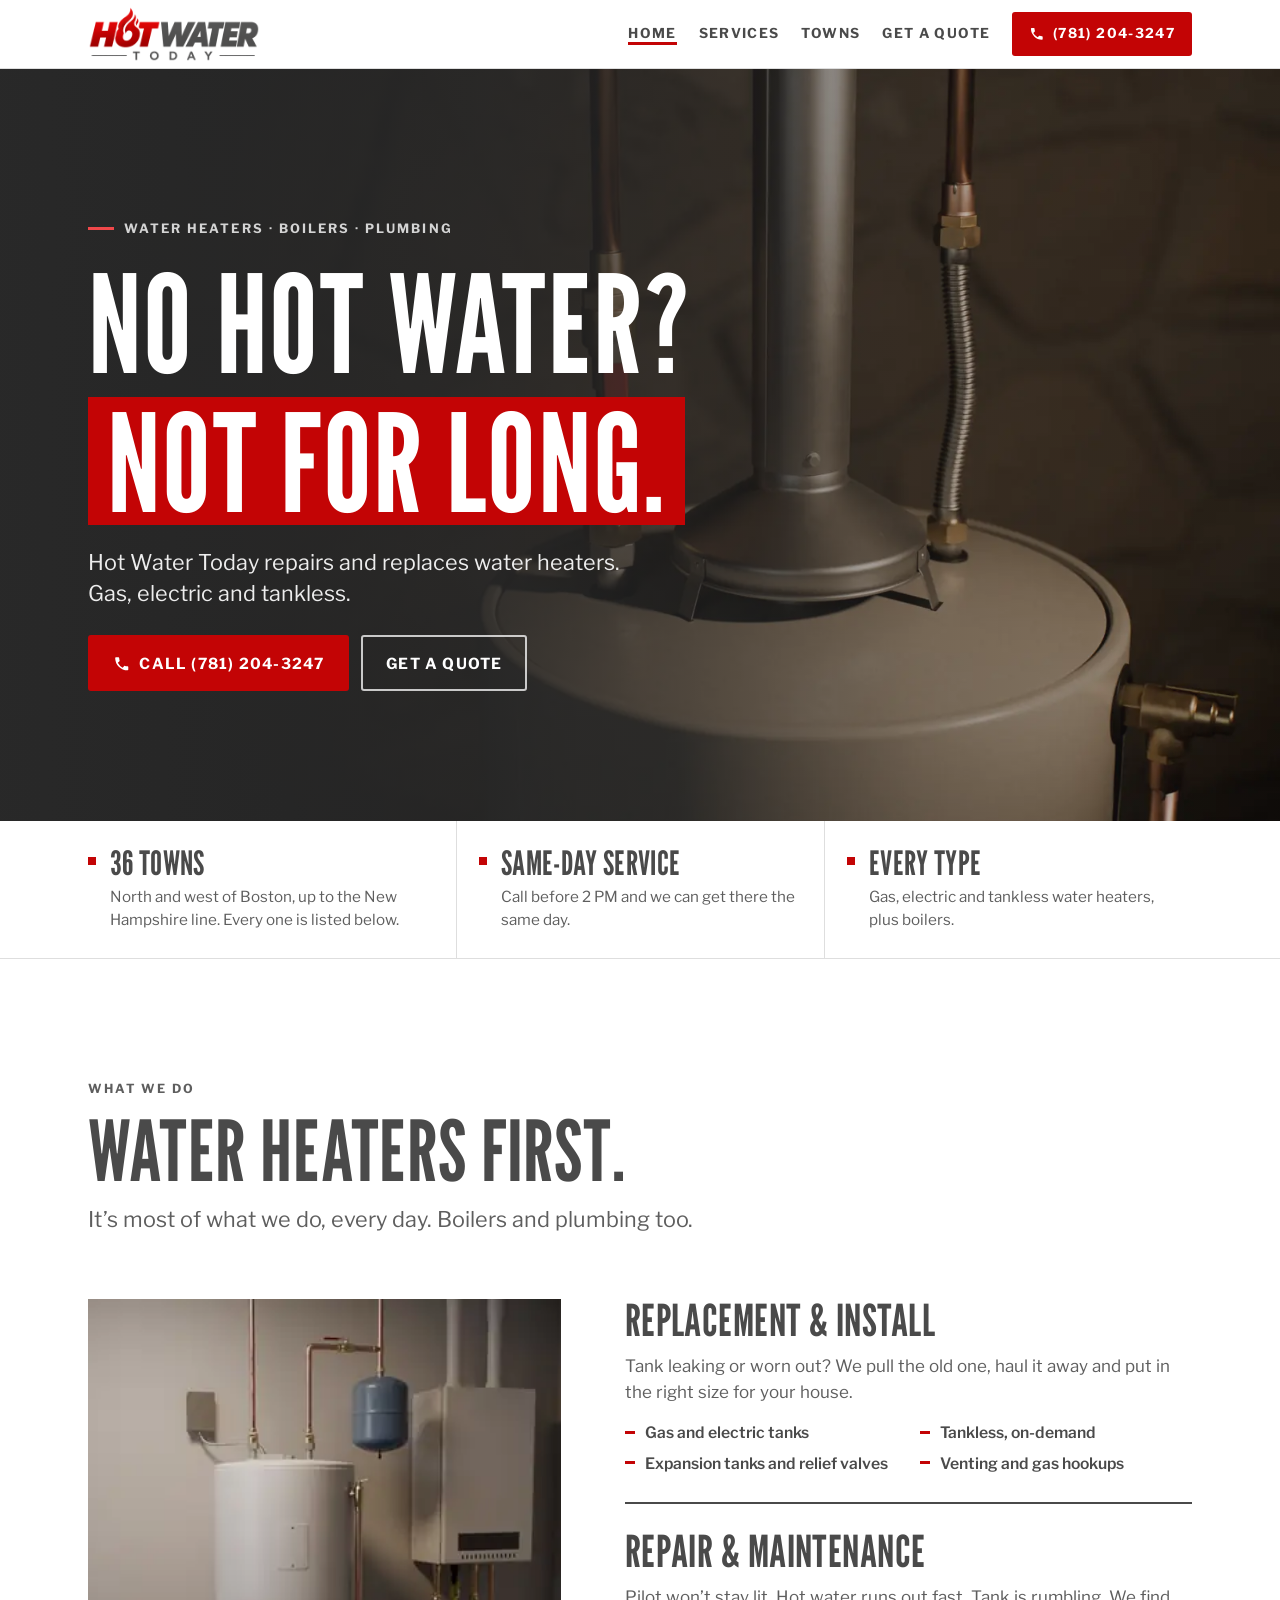
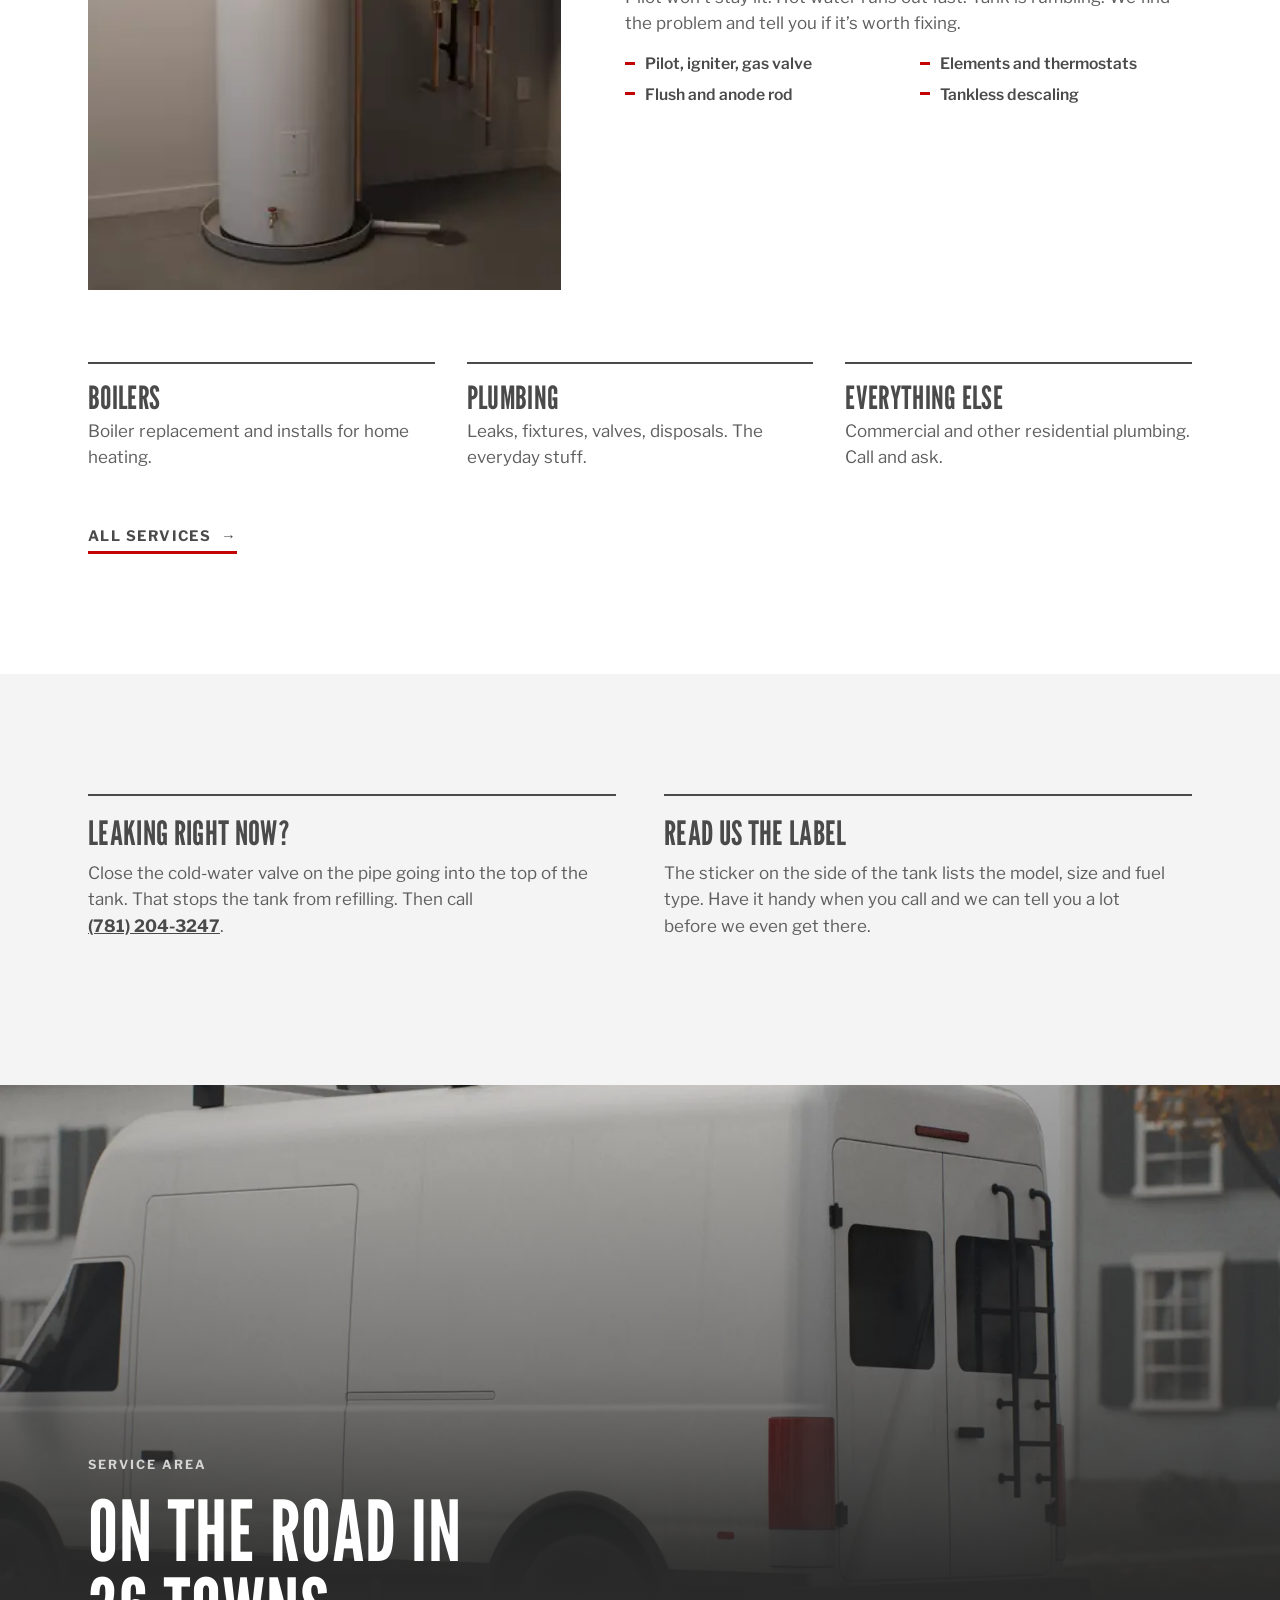
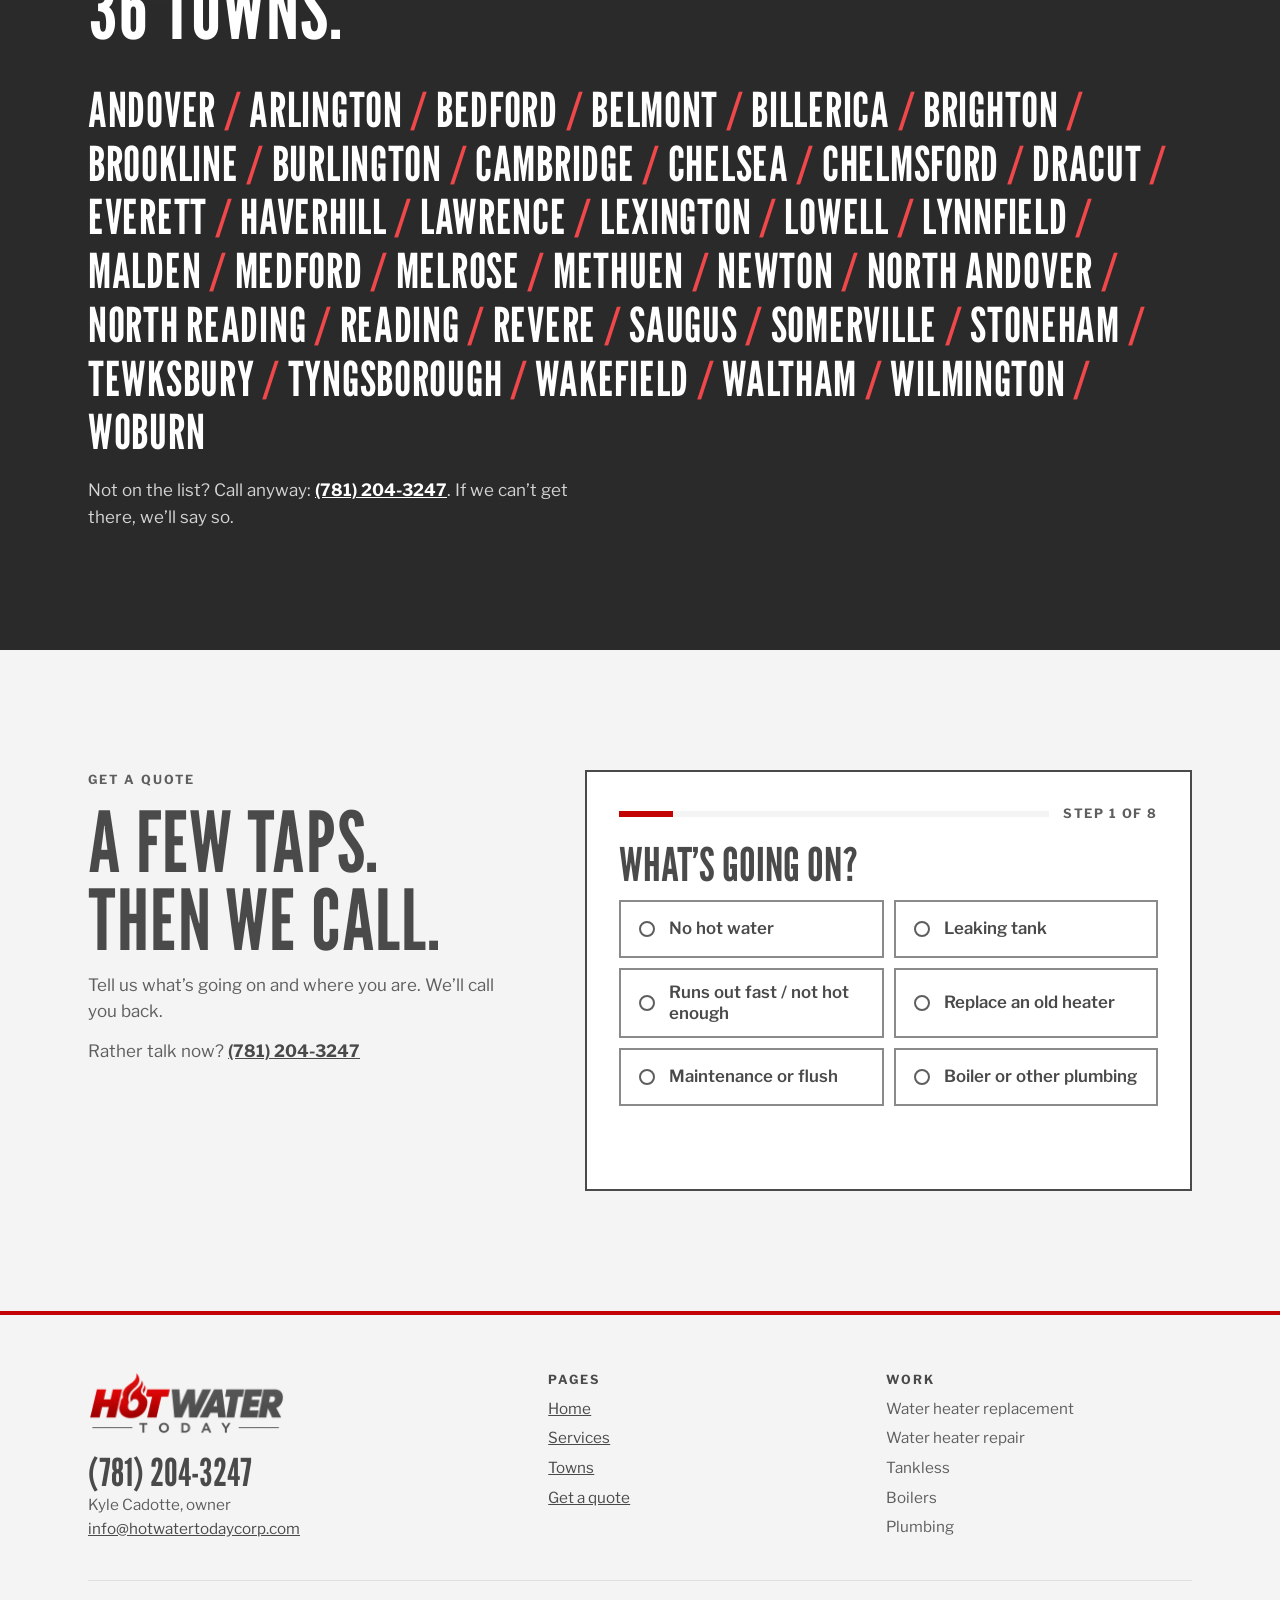
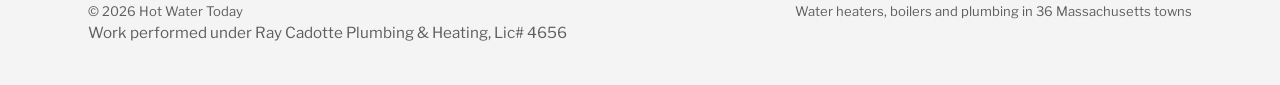
==== commit fbda2c14: "Show license line in footer: Ray Cadotte Plumbing & Heating, Lic# 4656" ====
--- a/index.html
+++ b/index.html
@@ -283,6 +283,7 @@
       </div>
     </div>
     <div class="legal"><span>&copy; <span class="yr">2026</span> Hot Water Today</span><span>Water heaters, boilers and plumbing in 36 Massachusetts towns</span></div>
+    <p class="lic">Work performed under Ray Cadotte Plumbing &amp; Heating, Lic# 4656</p>
   </div>
 </footer>
 <nav class="call-bar" aria-label="Call or get a quote">
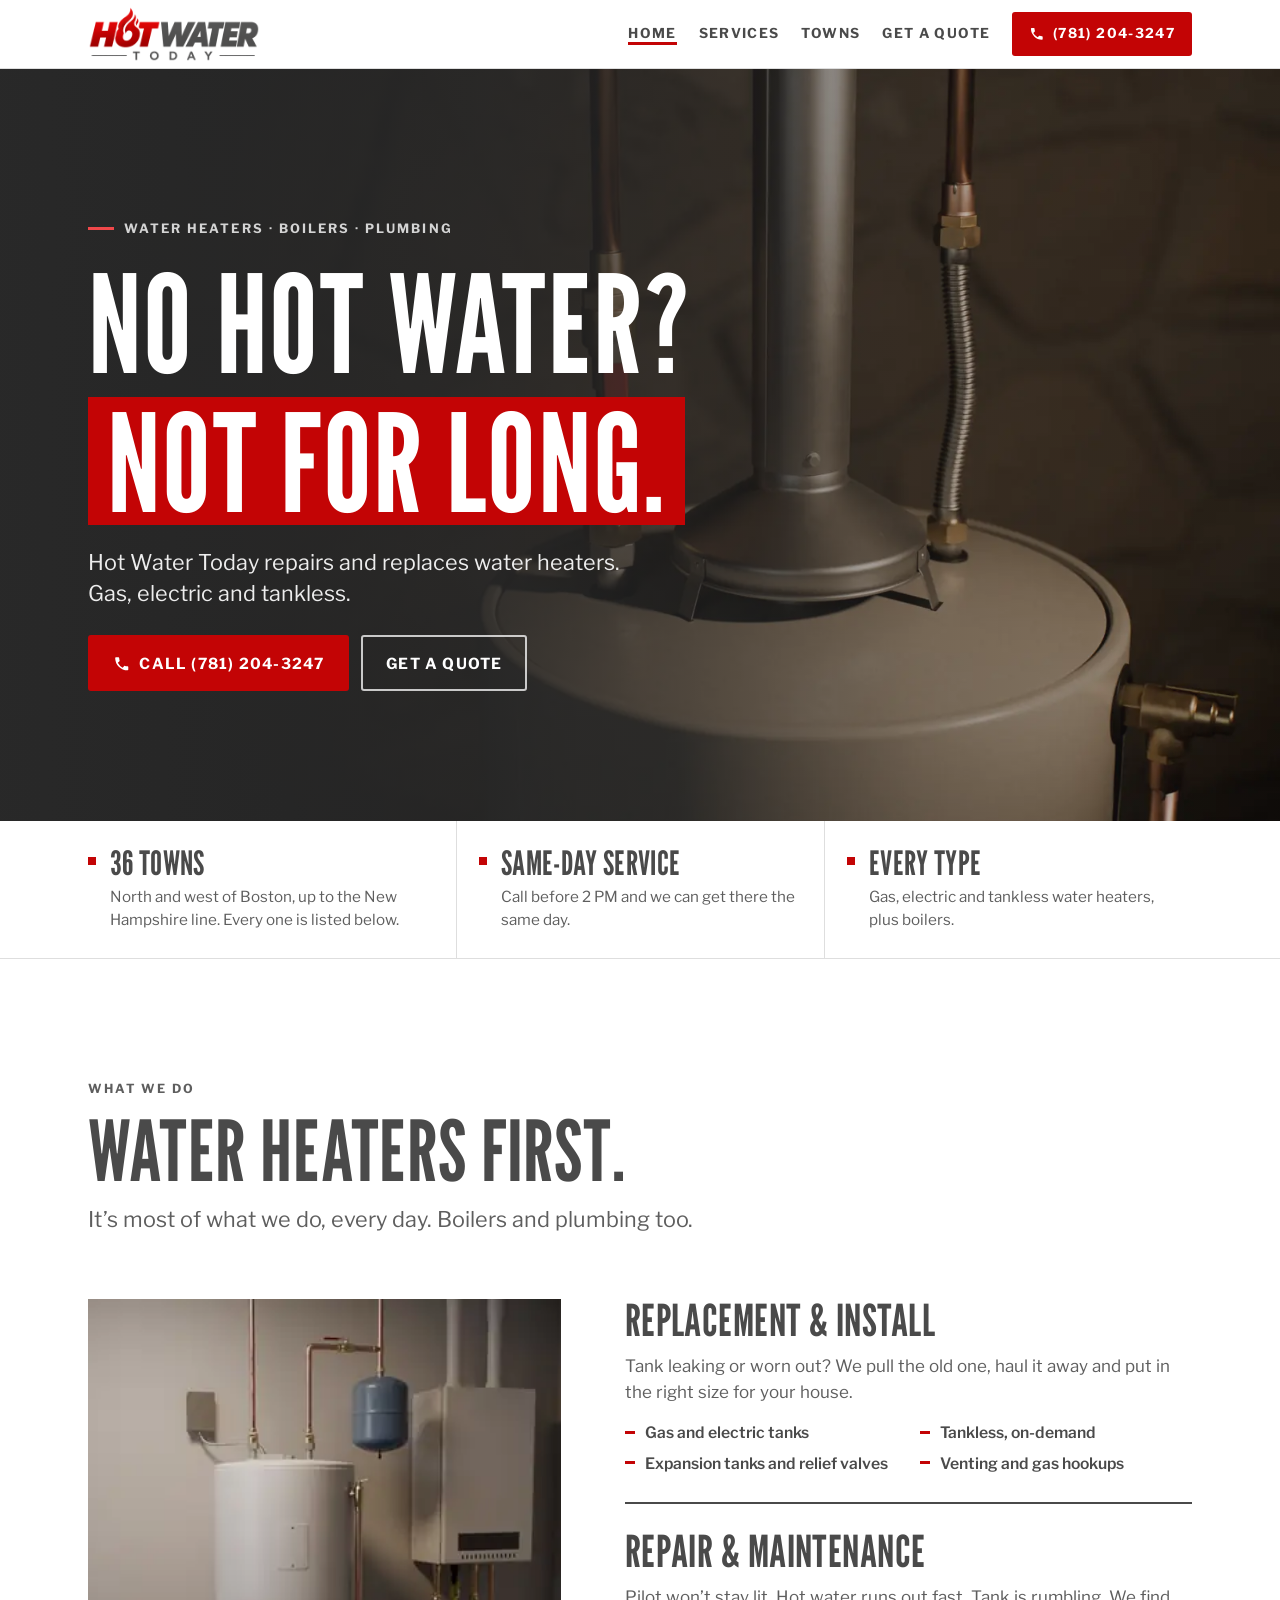
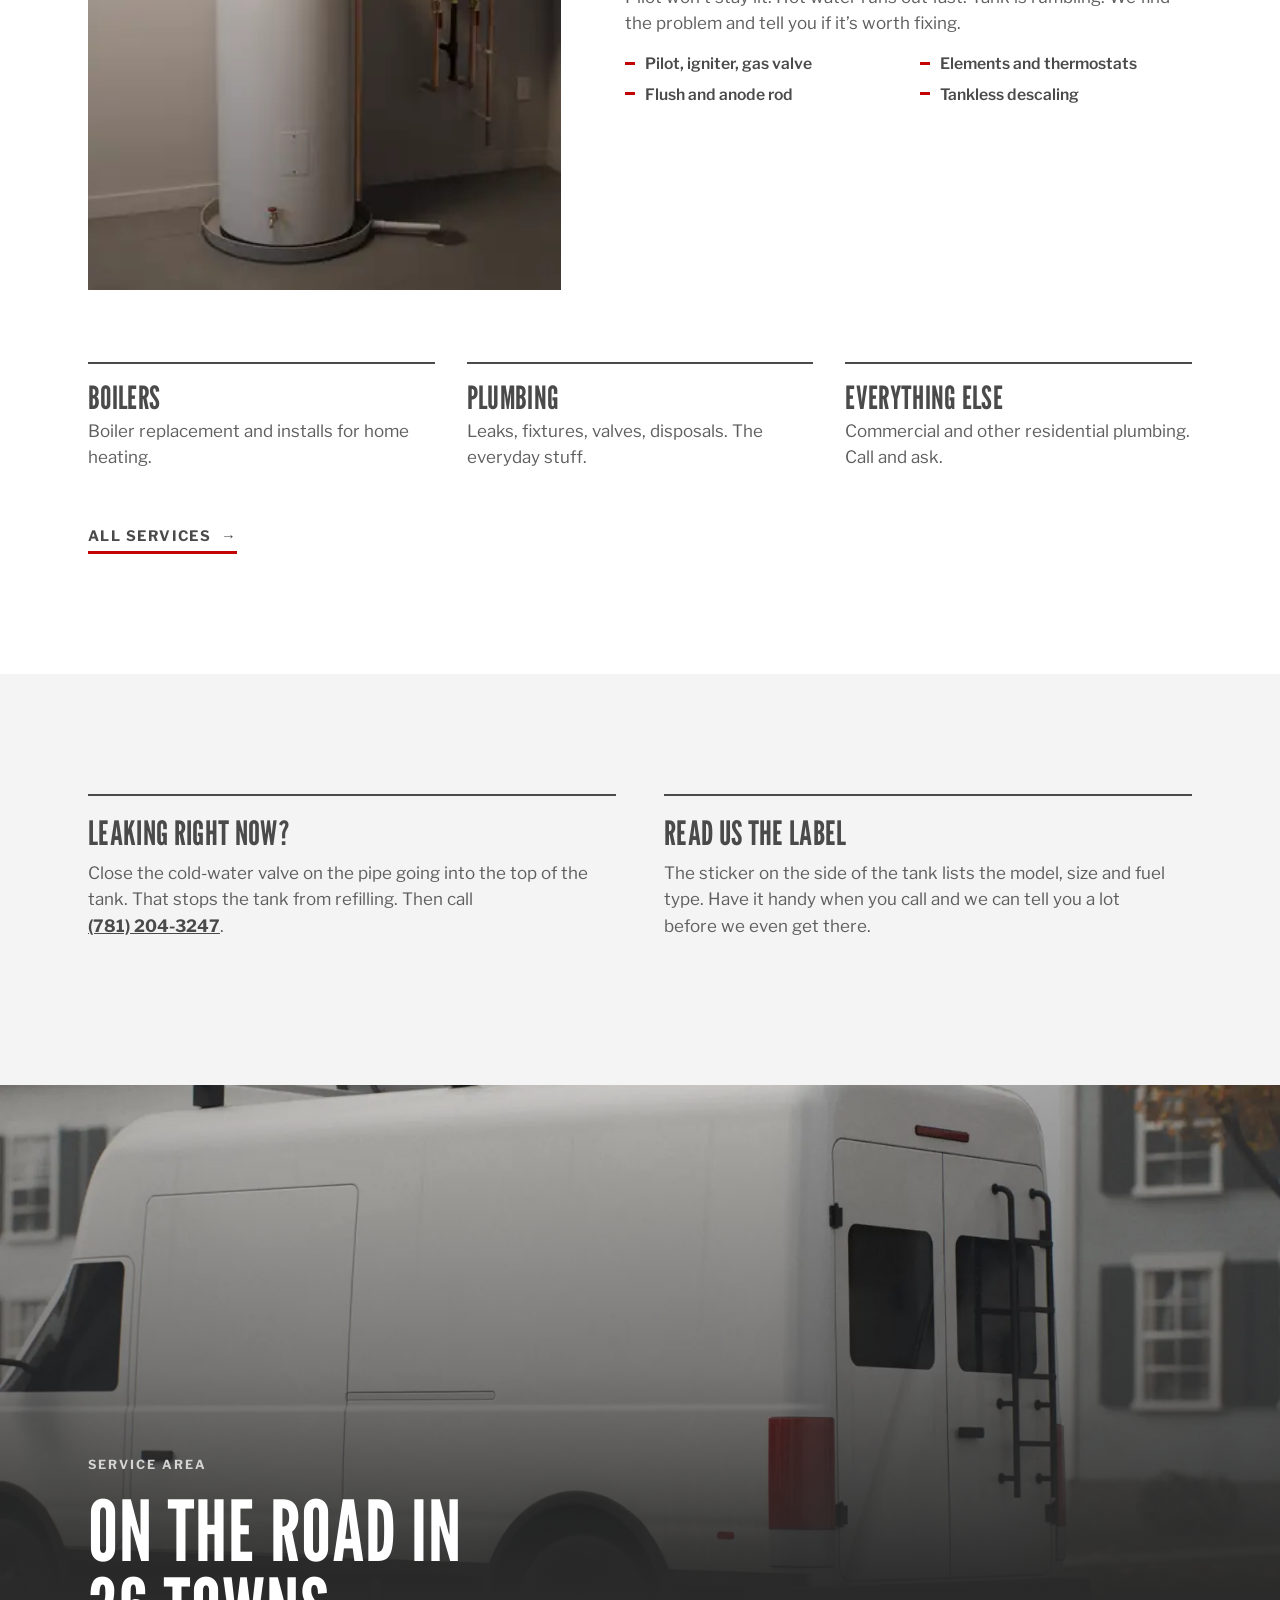
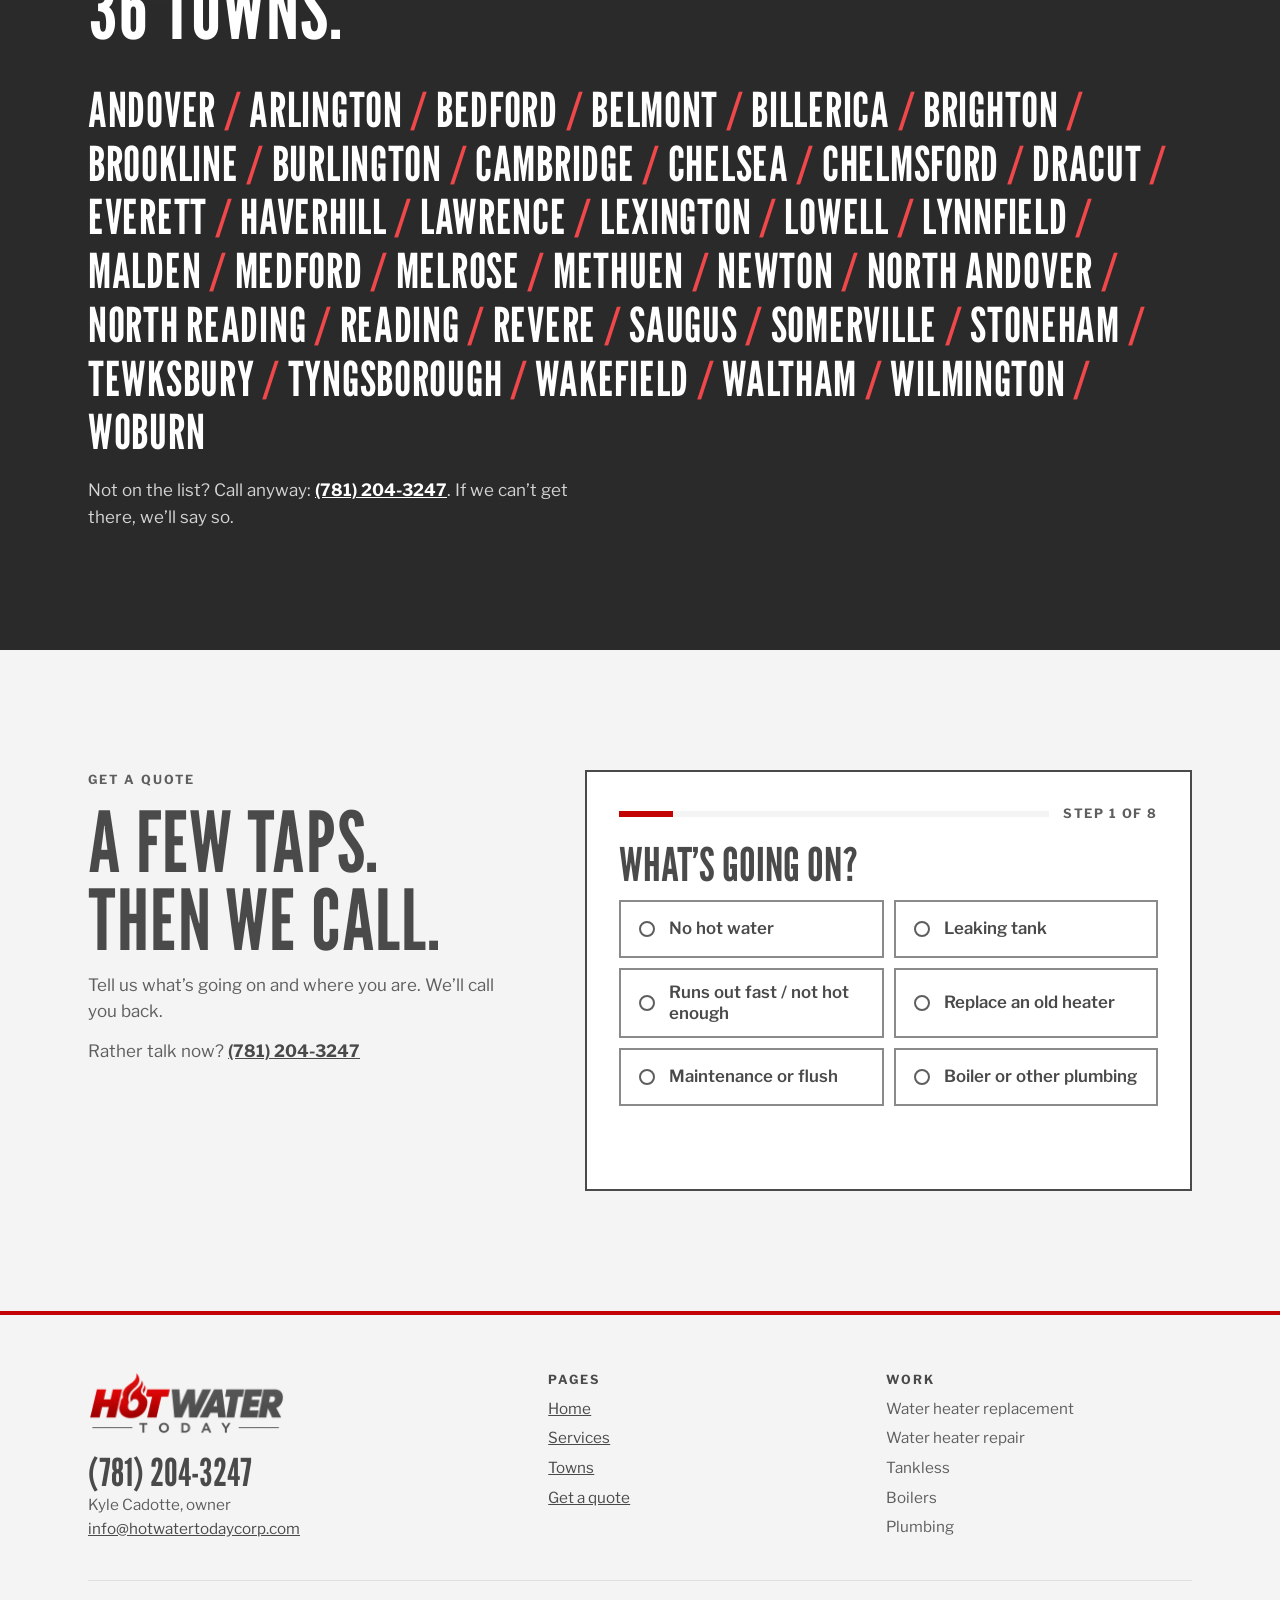
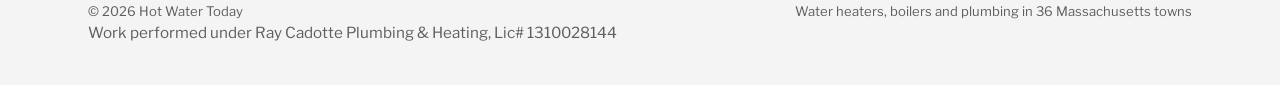
==== commit 5e431ba4: "Update license number to Lic# 1310028144" ====
--- a/index.html
+++ b/index.html
@@ -283,7 +283,7 @@
       </div>
     </div>
     <div class="legal"><span>&copy; <span class="yr">2026</span> Hot Water Today</span><span>Water heaters, boilers and plumbing in 36 Massachusetts towns</span></div>
-    <p class="lic">Work performed under Ray Cadotte Plumbing &amp; Heating, Lic# 4656</p>
+    <p class="lic">Work performed under Ray Cadotte Plumbing &amp; Heating, Lic# 1310028144</p>
   </div>
 </footer>
 <nav class="call-bar" aria-label="Call or get a quote">
